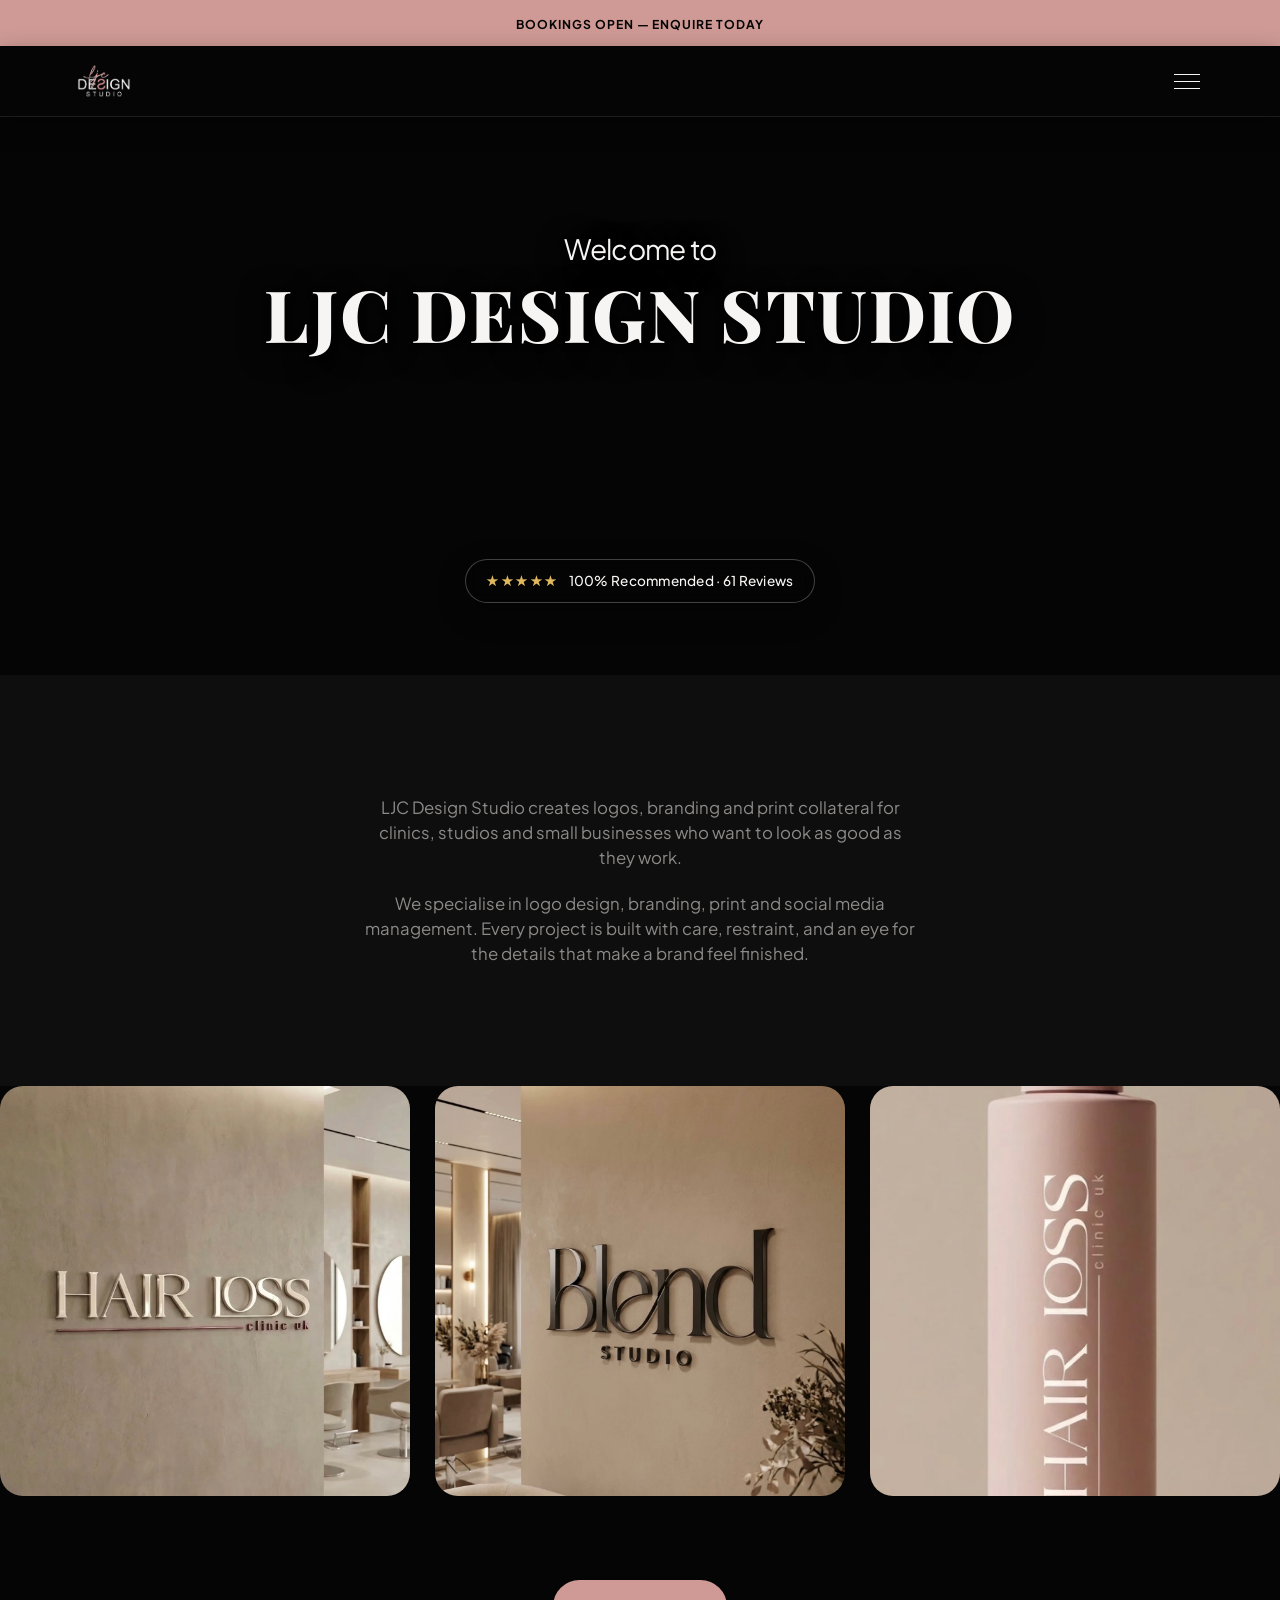
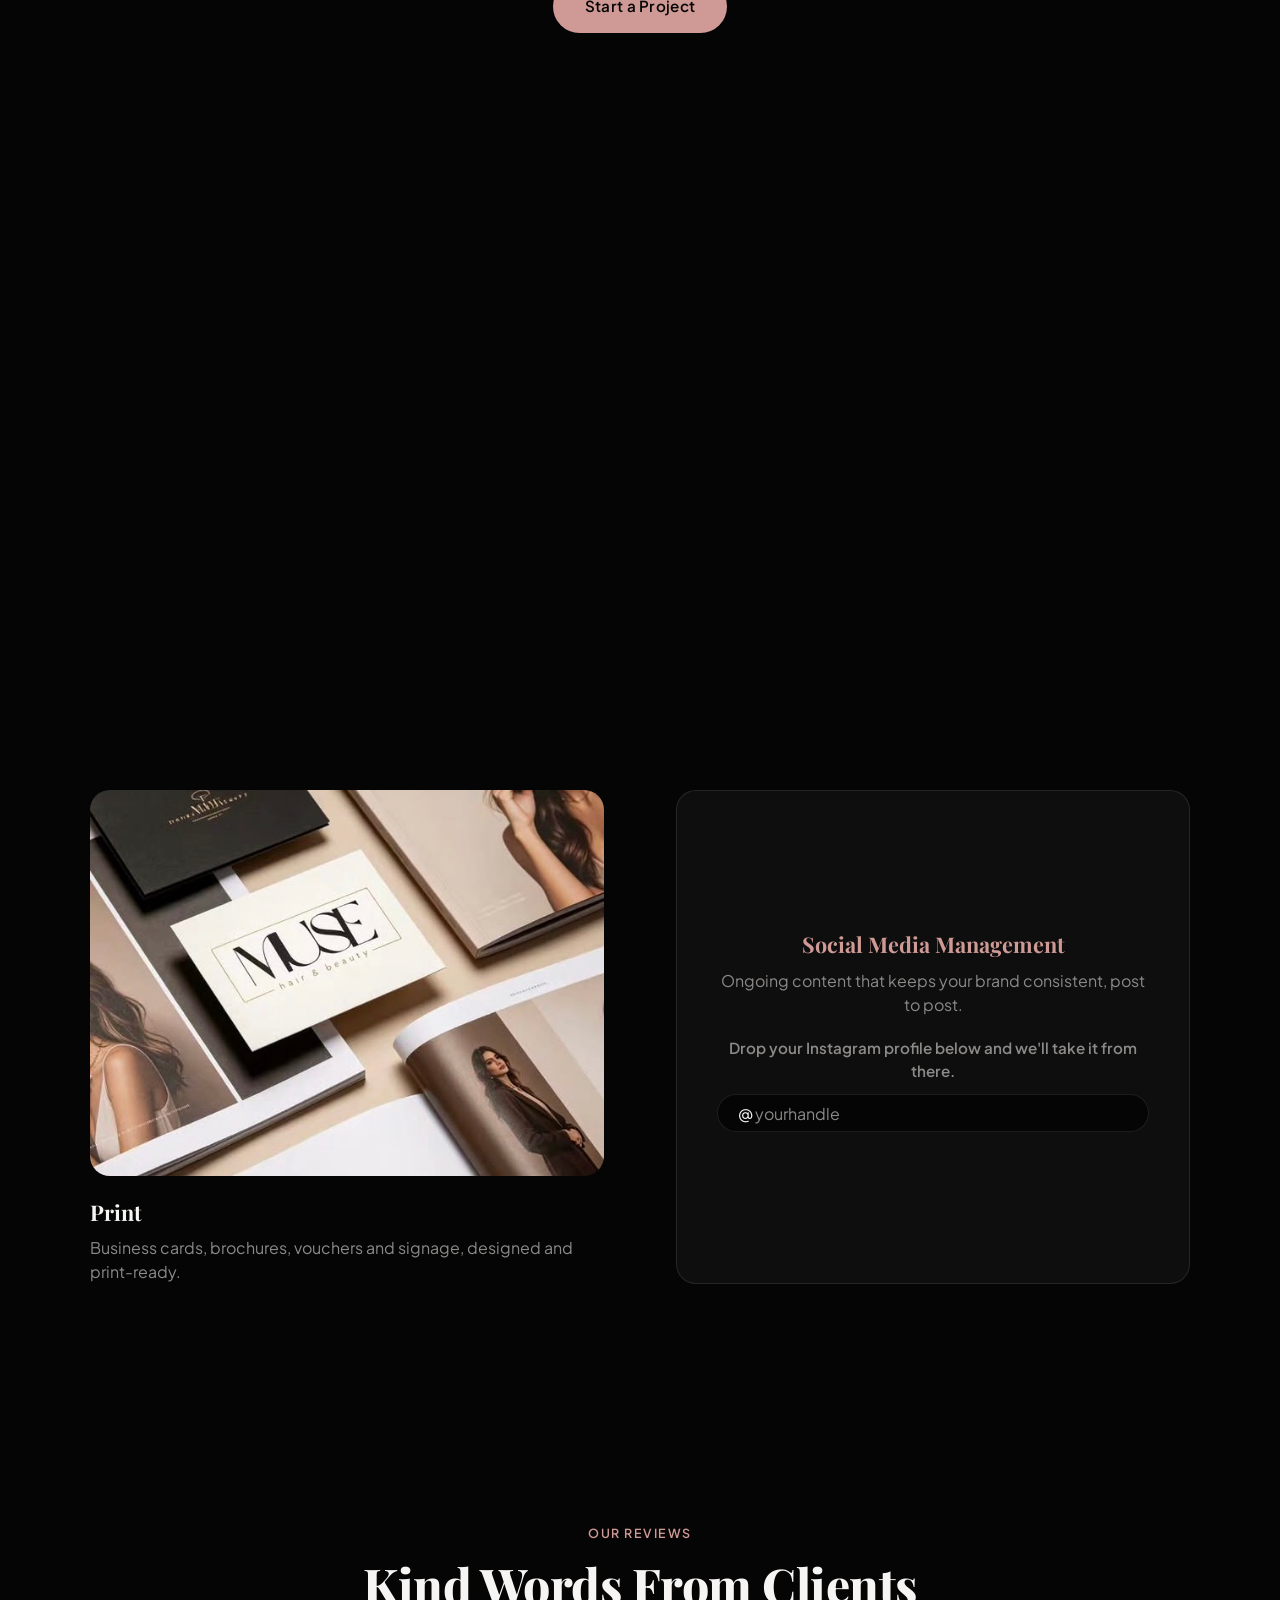
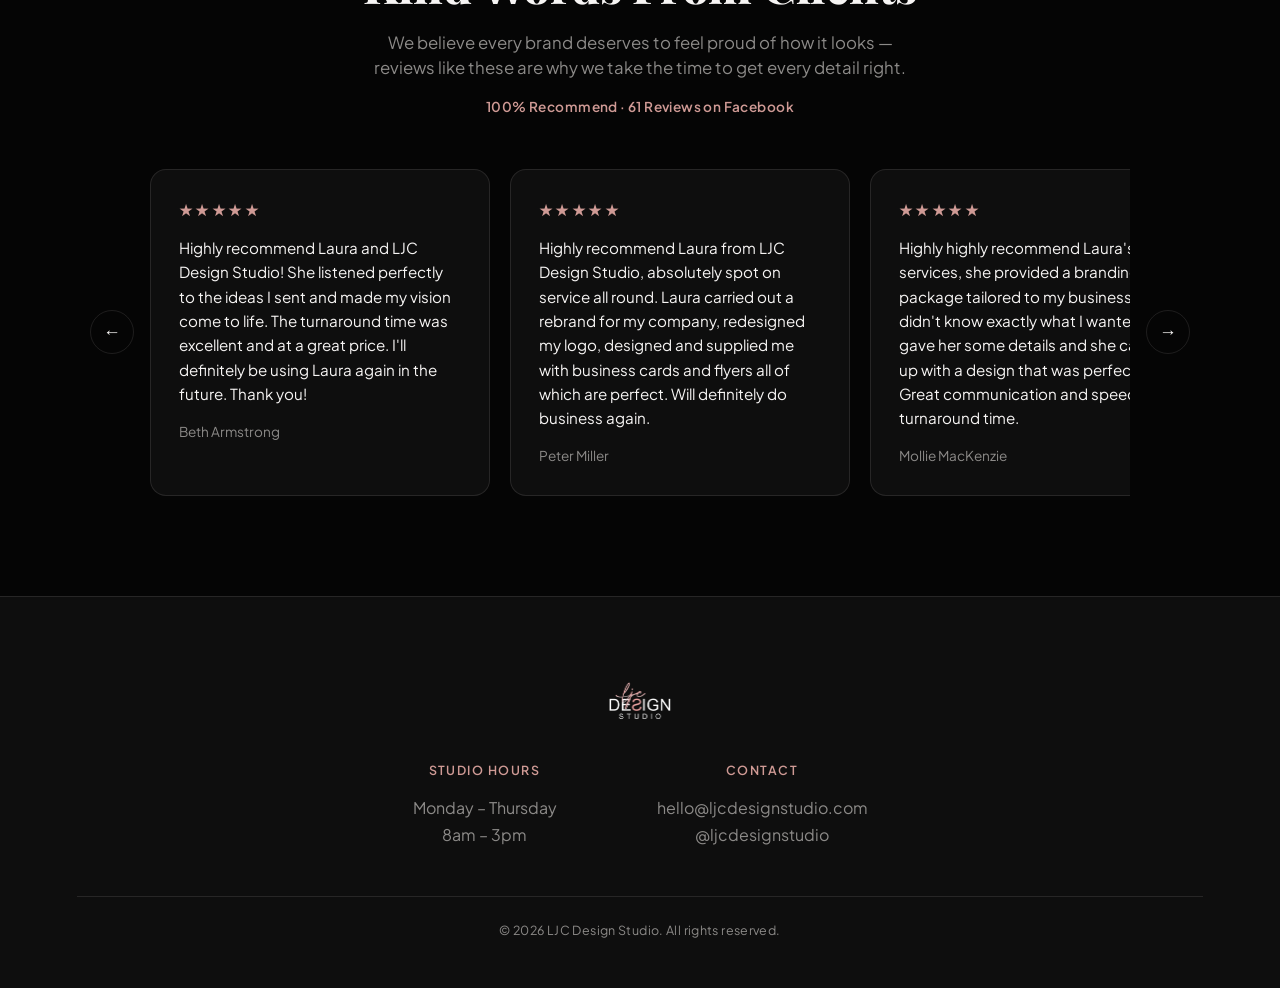
==== index.html @ 4676a3f2 "Use MUSE brand photos for logo, branding and print service cards Replace the Hair Loss Clinic placeh" ====
<!DOCTYPE html>
<html lang="en">
<head>
<meta charset="UTF-8">
<script>
  if ('scrollRestoration' in history) history.scrollRestoration = 'manual';
  if (window.location.hash) {
    history.replaceState(null, '', window.location.pathname + window.location.search);
  }
</script>
<meta name="viewport" content="width=device-width, initial-scale=1.0, viewport-fit=cover">
<meta name="theme-color" content="#050505">
<title>LJC Design Studio — Logo, Branding &amp; Print Design</title>
<meta name="description" content="LJC Design Studio is a graphic design studio specialising in logo design, branding, print and social media management.">
<link rel="preconnect" href="https://fonts.googleapis.com">
<link rel="preconnect" href="https://fonts.gstatic.com" crossorigin>
<link href="https://fonts.googleapis.com/css2?family=Playfair+Display:ital,wght@0,700;0,800;1,600;1,700&family=Plus+Jakarta+Sans:wght@400;500;600;700;800&display=swap" rel="stylesheet">
<link rel="stylesheet" href="css/styles.css">
</head>
<body>

<a class="skip-link" href="#top">Skip to content</a>

<div class="site-top">
  <div class="promo-bar">
    <a href="mailto:hello@ljcdesignstudio.com">Bookings Open &mdash; Enquire Today</a>
  </div>

  <header class="site-header">
    <div class="header-inner">
      <a href="#top" class="brand">
        <img src="images/logo-transparent.png" alt="LJC Design Studio" class="brand-logo">
      </a>

      <button class="menu-toggle" id="menu-toggle" aria-label="Open menu" aria-expanded="false" aria-controls="nav-drawer">
        <span></span><span></span><span></span>
      </button>
    </div>
  </header>
</div>

<nav class="nav-drawer" id="nav-drawer" aria-hidden="true">
  <ul>
    <li style="--i:0"><a href="#work">Work</a></li>
    <li style="--i:1"><a href="#services">Services</a></li>
    <li style="--i:2"><a href="mailto:hello@ljcdesignstudio.com">Enquire</a></li>
  </ul>
</nav>

<main id="top">

  <section class="hero">
    <div class="hero-bg" aria-hidden="true">
      <img class="hero-bg-slide" style="--i:0" src="images/hero-muse-signage.jpg" alt="">
      <img class="hero-bg-slide" style="--i:1" src="images/hero-zena-boxes.jpg" alt="">
      <img class="hero-bg-slide" style="--i:2" src="images/hero-alekcia-signage.jpg" alt="">
    </div>
    <div class="hero-content">
      <h1 class="hero-heading reveal"><span class="hero-heading-intro">Welcome to</span><br><span class="hero-heading-name">LJC Design Studio</span></h1>
    </div>
    <a href="#reviews" class="hero-rating reveal">
      <span class="hero-rating-stars">★★★★★</span>
      <span>100% Recommended &middot; 61 Reviews</span>
    </a>
  </section>

  <section class="welcome reveal">
    <div class="welcome-inner">
      <p class="feature-copy welcome-copy">LJC Design Studio creates logos, branding and print collateral for clinics, studios and small businesses who want to look as good as they work.</p>
      <p class="feature-copy welcome-copy">We specialise in logo design, branding, print and social media management. Every project is built with care, restraint, and an eye for the details that make a brand feel finished.</p>
    </div>
  </section>

  <section class="marquee reveal" id="work" aria-label="Selected work">
    <div class="marquee-track">
      <img src="images/work-hairloss-signage.jpg" alt="Hair Loss Clinic UK wall signage in a clinic interior">
      <img src="images/work-blend-signage.jpg" alt="Blend Studio metallic wall signage in a salon">
      <img src="images/work-hairloss-product.jpg" alt="Hair Loss Clinic UK branded product bottle">
      <img src="images/work-skin-voucher.jpg" alt="SKIN Beauty branded gift voucher">
      <img src="images/work-blend-towels.jpg" alt="Blend Studio branded towels folded in a salon">
      <img src="images/work-hairloss-brochure.jpg" alt="Hair Loss Clinic UK brochure display on a salon counter">
      <img src="images/work-blend-shelf.jpg" alt="Blend Studio branded product bottles on a salon shelf">

      <img src="images/work-hairloss-signage.jpg" alt="" aria-hidden="true">
      <img src="images/work-blend-signage.jpg" alt="" aria-hidden="true">
      <img src="images/work-hairloss-product.jpg" alt="" aria-hidden="true">
      <img src="images/work-skin-voucher.jpg" alt="" aria-hidden="true">
      <img src="images/work-blend-towels.jpg" alt="" aria-hidden="true">
      <img src="images/work-hairloss-brochure.jpg" alt="" aria-hidden="true">
      <img src="images/work-blend-shelf.jpg" alt="" aria-hidden="true">
    </div>
  </section>

  <div class="services-cta reveal">
    <a href="mailto:hello@ljcdesignstudio.com" class="btn-primary">Start a Project</a>
  </div>

  <section class="feature" id="services">
    <div class="service-cards">
      <article class="service-card reveal">
        <img class="service-card-img" src="images/work-muse-logo.jpg" alt="MUSE hair &amp; beauty logo design">
        <h3>Logo Design</h3>
        <p>A distinctive mark built to work everywhere your brand shows up.</p>
      </article>
      <article class="service-card reveal">
        <img class="service-card-img" src="images/work-muse-bottles.jpg" alt="MUSE hair &amp; beauty branded product bottles">
        <h3>Branding</h3>
        <p>Colour, type and tone of voice — a complete identity, not just a logo.</p>
      </article>
      <article class="service-card reveal">
        <img class="service-card-img" src="images/work-muse-print.jpg" alt="MUSE hair &amp; beauty printed business cards and brochures">
        <h3>Print</h3>
        <p>Business cards, brochures, vouchers and signage, designed and print-ready.</p>
      </article>
      <article class="service-card service-card-feature service-card-social reveal">
        <h3>Social Media Management</h3>
        <p>Ongoing content that keeps your brand consistent, post to post.</p>
        <p class="social-lead-prompt">Drop your Instagram profile below and we'll take it from there.</p>
        <form class="social-lead-form" id="social-lead-form" action="mailto:hello@ljcdesignstudio.com" method="post" enctype="text/plain">
          <input type="hidden" name="Instagram Handle" id="social-handle-hidden" value="">
          <div class="social-lead-row social-lead-row-handle">
            <span class="social-lead-prefix" aria-hidden="true">@</span>
            <label class="sr-only" for="social-lead-input">Instagram handle</label>
            <input type="text" id="social-lead-input" placeholder="yourhandle" autocomplete="off" required>
          </div>
          <div class="social-lead-row social-lead-row-email" id="social-lead-email-row">
            <label class="sr-only" for="social-lead-email">Email</label>
            <input type="email" id="social-lead-email" name="Email" placeholder="Email" autocomplete="email" disabled required>
            <button type="submit" aria-label="Submit" disabled>&#8594;</button>
          </div>
        </form>
      </article>
    </div>
  </section>

  <section class="reviews" id="reviews" aria-label="Client reviews">
    <div class="reviews-inner reveal">
      <p class="eyebrow">Our Reviews</p>
      <h2 class="feature-heading">Kind Words From Clients</h2>
      <p class="feature-copy reviews-copy">We believe every brand deserves to feel proud of how it looks — reviews like these are why we take the time to get every detail right.</p>
      <p class="reviews-stat">100% Recommend &middot; 61 Reviews on Facebook</p>
    </div>

    <div class="reviews-carousel">
      <button class="carousel-arrow carousel-prev" type="button" aria-label="Previous review">&#8592;</button>

      <div class="reviews-track">
        <article class="review-card">
          <div class="review-stars">★★★★★</div>
          <p class="review-quote">Highly recommend Laura and LJC Design Studio! She listened perfectly to the ideas I sent and made my vision come to life. The turnaround time was excellent and at a great price. I'll definitely be using Laura again in the future. Thank you!</p>
          <p class="review-name">Beth Armstrong</p>
        </article>
        <article class="review-card">
          <div class="review-stars">★★★★★</div>
          <p class="review-quote">Highly recommend Laura from LJC Design Studio, absolutely spot on service all round. Laura carried out a rebrand for my company, redesigned my logo, designed and supplied me with business cards and flyers all of which are perfect. Will definitely do business again.</p>
          <p class="review-name">Peter Miller</p>
        </article>
        <article class="review-card">
          <div class="review-stars">★★★★★</div>
          <p class="review-quote">Highly highly recommend Laura's services, she provided a branding package tailored to my business. I didn't know exactly what I wanted but gave her some details and she came up with a design that was perfect! Great communication and speedy turnaround time.</p>
          <p class="review-name">Mollie MacKenzie</p>
        </article>
        <article class="review-card">
          <div class="review-stars">★★★★★</div>
          <p class="review-quote">She turned the project around so quickly without ever compromising on quality, and her creativity and attention to detail were spot on. The logo she designed perfectly captures the essence of my business, and I couldn't be happier with the result.</p>
          <p class="review-name">Johnny T&#333;m</p>
        </article>
      </div>

      <button class="carousel-arrow carousel-next" type="button" aria-label="Next review">&#8594;</button>
    </div>
  </section>

</main>

<footer class="site-footer">
  <div class="footer-inner">
    <img src="images/logo-transparent.png" alt="LJC Design Studio" class="footer-logo">

    <div class="footer-cols">
      <div class="footer-col">
        <p class="eyebrow">Studio Hours</p>
        <p>Monday &ndash; Thursday<br>8am &ndash; 3pm</p>
      </div>
      <div class="footer-col">
        <p class="eyebrow">Contact</p>
        <p>
          <a href="mailto:hello@ljcdesignstudio.com">hello@ljcdesignstudio.com</a><br>
          <a href="https://instagram.com/ljcdesignstudio" target="_blank" rel="noopener">@ljcdesignstudio</a>
        </p>
      </div>
    </div>

    <p class="footer-copy">&copy; <span id="year"></span> LJC Design Studio. All rights reserved.</p>
  </div>
</footer>

<script src="js/script.js"></script>
</body>
</html>
---- css/styles.css ----
/* ---------- Reset & base ---------- */
* { margin: 0; padding: 0; box-sizing: border-box; }

:root {
  --black: #050505;
  --panel: #0e0e0e;
  --white: #f7f5f4;
  --grey: #8c8a88;
  --blush: #cf9a95;
  --blush-deep: #b9746e;
  --gold: #e0b95f;
  --line: rgba(247, 245, 244, 0.1);

  --sans: 'Plus Jakarta Sans', 'Helvetica Neue', Arial, sans-serif;
  --serif-display: 'Playfair Display', Georgia, serif;
  --gutter: clamp(20px, 6vw, 80px);
}

html {
  scroll-behavior: smooth;
  -webkit-text-size-adjust: 100%;
}

#work, #logos, #services, #reviews {
  scroll-margin-top: 130px;
}

body {
  font-family: var(--sans);
  background: var(--black);
  color: var(--white);
  line-height: 1.5;
  -webkit-font-smoothing: antialiased;
  overflow-x: hidden;
}

img { display: block; max-width: 100%; height: auto; }
a {
  color: inherit;
  text-decoration: none;
  -webkit-tap-highlight-color: transparent;
}
button { -webkit-tap-highlight-color: transparent; }

.skip-link {
  position: absolute;
  left: -9999px;
  top: 0;
  background: var(--white);
  color: var(--black);
  padding: 12px 20px;
  z-index: 300;
}
.skip-link:focus { left: 16px; top: 16px; }

/* ---------- Promo bar + header ---------- */
.site-top {
  position: sticky;
  top: 0;
  z-index: 110;
}

.promo-bar {
  background: var(--blush);
  text-align: center;
  padding: 11px var(--gutter);
}
.promo-bar a {
  font-size: 0.76rem;
  font-weight: 700;
  letter-spacing: 0.08em;
  text-transform: uppercase;
  color: var(--black);
}
.promo-bar a:hover { opacity: 0.7; }

.site-header {
  background: var(--black);
  border-bottom: 1px solid var(--line);
  box-shadow: 0 8px 24px rgba(0, 0, 0, 0.35);
}

.header-inner {
  display: flex;
  align-items: center;
  justify-content: space-between;
  padding: 18px var(--gutter);
  padding-left: max(var(--gutter), env(safe-area-inset-left));
  padding-right: max(var(--gutter), env(safe-area-inset-right));
}

.brand-logo {
  height: clamp(26px, 4.5vw, 34px);
  width: auto;
}

/* ---------- Menu toggle ---------- */
.menu-toggle {
  display: flex;
  flex-direction: column;
  align-items: center;
  justify-content: center;
  gap: 6px;
  width: 44px; height: 44px;
  margin: -6px;
  background: none;
  border: none;
  cursor: pointer;
  touch-action: manipulation;
}
.menu-toggle span {
  display: block;
  width: 26px;
  height: 1px;
  background: var(--white);
  transition: transform 0.35s ease, opacity 0.3s ease;
}
.menu-toggle.open span:nth-child(1) { transform: translateY(7px) rotate(45deg); }
.menu-toggle.open span:nth-child(2) { opacity: 0; }
.menu-toggle.open span:nth-child(3) { transform: translateY(-7px) rotate(-45deg); }

/* ---------- Nav drawer ---------- */
.nav-drawer {
  position: fixed;
  top: 0; left: 0; right: 0;
  background: var(--panel);
  border-bottom: 1px solid var(--line);
  padding: clamp(130px, 20vw, 160px) var(--gutter) clamp(48px, 8vw, 72px);
  padding-left: max(var(--gutter), env(safe-area-inset-left));
  padding-right: max(var(--gutter), env(safe-area-inset-right));
  transform: translateY(-100%);
  transition: transform 0.55s cubic-bezier(0.65, 0, 0.35, 1);
  z-index: 100;
}
.nav-drawer.open { transform: translateY(0); }

.nav-drawer ul {
  list-style: none;
  display: flex;
  flex-direction: column;
  gap: 22px;
}
.nav-drawer li {
  opacity: 0;
  transform: translateY(-10px);
  transition: opacity 0.4s ease, transform 0.4s ease;
}
.nav-drawer.open li {
  opacity: 1;
  transform: translateY(0);
  transition-delay: calc(var(--i) * 0.07s + 0.2s);
}
.nav-drawer a {
  display: inline-block;
  font-size: clamp(1.4rem, 4vw, 2rem);
  font-weight: 600;
  letter-spacing: -0.01em;
}
.nav-drawer a:hover { color: var(--blush); }

body.menu-open { overflow: hidden; }

/* ---------- Hero ---------- */
.hero {
  position: relative;
  min-height: 62vh;
  display: flex;
  align-items: flex-start;
  justify-content: center;
  overflow: hidden;
}

.hero-bg {
  position: absolute;
  inset: 0;
  width: 100%;
  height: 100%;
}

.hero-bg-slide {
  position: absolute;
  inset: 0;
  width: 100%;
  height: 100%;
  object-fit: cover;
  opacity: 0;
  animation: hero-bg-fade 9s ease-in-out infinite;
  animation-delay: calc(var(--i) * 3s);
}

@keyframes hero-bg-fade {
  0% { opacity: 0; }
  5% { opacity: 0.9; }
  28% { opacity: 0.9; }
  33% { opacity: 0; }
  100% { opacity: 0; }
}

.hero::after {
  content: '';
  position: absolute;
  inset: 0;
  background: linear-gradient(180deg, rgba(5, 5, 5, 0.12), rgba(5, 5, 5, 0.32));
}

.hero-content {
  position: relative;
  z-index: 1;
  text-align: center;
  padding: clamp(40px, 7vw, 72px) var(--gutter) 0;
}

.hero-heading {
  font-family: var(--serif-display);
  font-weight: 800;
  font-size: clamp(2rem, 6vw, 4.5rem);
  letter-spacing: -0.01em;
  line-height: 1.15;
  color: var(--white);
  text-shadow: 0 2px 6px rgba(0, 0, 0, 0.85), 0 6px 30px rgba(0, 0, 0, 0.6);
}
.hero-heading.reveal.is-visible { transition-delay: 0.15s; }
.hero-heading-intro {
  display: inline-block;
  font-family: var(--sans);
  font-weight: 400;
  font-size: clamp(1.1rem, 2.6vw, 1.75rem);
}
.hero-heading-name {
  display: inline-block;
  text-transform: uppercase;
  letter-spacing: 0.03em;
}

.hero-rating {
  position: absolute;
  z-index: 1;
  left: 0;
  right: 0;
  margin: 0 auto;
  width: fit-content;
  bottom: clamp(32px, 8vw, 72px);
  display: inline-flex;
  align-items: center;
  gap: 10px;
  padding: 10px 20px;
  border-radius: 999px;
  border: 1px solid rgba(247, 245, 244, 0.25);
  background: rgba(5, 5, 5, 0.3);
  backdrop-filter: blur(8px);
  -webkit-backdrop-filter: blur(8px);
  box-shadow: 0 10px 28px rgba(0, 0, 0, 0.4);
  color: var(--white);
  font-size: 0.85rem;
  font-weight: 500;
  letter-spacing: 0.02em;
}
.hero-rating:hover { border-color: rgba(247, 245, 244, 0.5); }
.hero-rating-stars {
  color: var(--gold);
  letter-spacing: 0.1em;
  font-size: 0.9rem;
}

.hero-rating.reveal.is-visible { transition-delay: 0.3s; }

/* ---------- Welcome intro ---------- */
.welcome {
  background: var(--panel);
  text-align: center;
  padding: clamp(72px, 10vw, 120px) var(--gutter);
}
.welcome-inner {
  max-width: 720px;
  margin: 0 auto;
}
.welcome-copy {
  margin: 0 auto 20px;
}
.welcome-copy:last-child { margin-bottom: 0; }

@media (prefers-reduced-motion: reduce) {
  .marquee-track { animation: none !important; }
  .hero-bg-slide {
    animation: none !important;
    opacity: 0 !important;
  }
  .hero-bg-slide:first-child { opacity: 0.9 !important; }
  .reveal, .reveal * {
    opacity: 1 !important;
    transform: none !important;
    transition: none !important;
  }
}

/* ---------- Marquee ---------- */
.marquee {
  overflow: hidden;
  padding: 0 0 clamp(48px, 7vw, 84px);
}

.marquee-track {
  display: flex;
  width: max-content;
  gap: clamp(14px, 2vw, 28px);
  animation: marquee 42s linear infinite;
}
.marquee-track:hover { animation-play-state: paused; }

.marquee-track img {
  width: clamp(220px, 32vw, 420px);
  aspect-ratio: 1 / 1;
  object-fit: cover;
  border-radius: clamp(12px, 1.8vw, 24px);
  flex-shrink: 0;
}

@keyframes marquee {
  from { transform: translateX(0); }
  to { transform: translateX(-50%); }
}

/* ---------- Shared type & scroll reveal ---------- */
.eyebrow {
  font-size: 0.78rem;
  font-weight: 600;
  letter-spacing: 0.12em;
  text-transform: uppercase;
  color: var(--blush);
  margin-bottom: 14px;
}

.feature-heading {
  font-family: var(--serif-display);
  font-weight: 800;
  font-size: clamp(1.9rem, 4.4vw, 3rem);
  letter-spacing: -0.01em;
  line-height: 1.15;
  margin-bottom: 18px;
}

.feature-copy {
  color: var(--grey);
  font-size: 1.05rem;
  max-width: 46ch;
}

.reveal {
  opacity: 0;
  transform: translateY(28px);
  transition: opacity 0.8s ease, transform 0.8s ease;
}
.reveal.is-visible {
  opacity: 1;
  transform: translateY(0);
}

.service-card:nth-child(2) { transition-delay: 0.1s; }
.service-card:nth-child(3) { transition-delay: 0.2s; }
.service-card:nth-child(4) { transition-delay: 0.3s; }

/* ---------- Buttons ---------- */
.btn-primary {
  display: inline-flex;
  align-items: center;
  justify-content: center;
  padding: 15px 32px;
  border-radius: 999px;
  border: none;
  background: var(--blush);
  color: var(--black);
  font-family: var(--sans);
  font-size: 0.95rem;
  font-weight: 600;
  letter-spacing: 0.02em;
  cursor: pointer;
  transition: background-color 0.25s ease, transform 0.25s ease;
}
.btn-primary:hover {
  background: var(--white);
  transform: translateY(-2px);
}

/* ---------- Feature section (What We Do) ---------- */
.feature {
  padding: clamp(72px, 10vw, 120px) var(--gutter);
  text-align: center;
}

.services-cta {
  text-align: center;
  padding: 0 var(--gutter) clamp(56px, 8vw, 96px);
}

/* ---------- Service cards ---------- */
.service-cards {
  max-width: 1100px;
  margin: 0 auto;
  display: grid;
  grid-template-columns: repeat(2, 1fr);
  gap: clamp(40px, 6vw, 72px);
  text-align: left;
}

.service-card-img {
  width: 100%;
  aspect-ratio: 4 / 3;
  object-fit: cover;
  border-radius: clamp(12px, 1.8vw, 20px);
  margin-bottom: 20px;
}

.service-card h3 {
  font-family: var(--serif-display);
  font-weight: 700;
  font-size: 1.35rem;
  margin-bottom: 8px;
}
.service-card p { color: var(--grey); }
.service-card-feature h3 { color: var(--blush); }

.service-card-social {
  display: flex;
  flex-direction: column;
  justify-content: center;
  min-width: 0;
  text-align: center;
  background: var(--panel);
  border: 1px solid var(--line);
  border-radius: clamp(12px, 1.8vw, 20px);
  padding: clamp(28px, 4vw, 40px);
}

.social-lead-prompt {
  margin-top: 20px;
  color: var(--white);
  font-family: var(--sans);
  font-weight: 600;
  font-size: 0.95rem;
}

.social-lead-form { margin-top: 12px; }
.social-lead-row {
  display: flex;
  align-items: center;
  gap: 2px;
  background: var(--black);
  border: 1px solid var(--line);
  border-radius: 999px;
  padding: 6px 6px 6px 20px;
}
.social-lead-prefix {
  flex-shrink: 0;
  color: var(--white);
  font-family: var(--sans);
  font-size: 1rem;
}
.social-lead-row input {
  flex: 1;
  min-width: 0;
  background: none;
  border: none;
  color: var(--white);
  font-family: var(--sans);
  font-size: 1rem;
}
.social-lead-row input:focus { outline: none; }
.social-lead-row input::placeholder { color: var(--grey); }
.social-lead-row button {
  flex-shrink: 0;
  width: 38px;
  height: 38px;
  border-radius: 999px;
  border: none;
  background: var(--blush);
  color: var(--black);
  font-size: 1rem;
  cursor: pointer;
  transition: background-color 0.25s ease;
}
.social-lead-row button:hover { background: var(--white); }

.social-lead-row-email {
  max-height: 0;
  margin-top: 0;
  opacity: 0;
  overflow: hidden;
  transition: max-height 0.5s ease, opacity 0.4s ease, margin-top 0.5s ease;
}
.social-lead-row-email.is-visible {
  max-height: 60px;
  margin-top: 10px;
  opacity: 1;
}

/* ---------- Footer ---------- */
.site-footer {
  background: var(--panel);
  border-top: 1px solid var(--line);
  padding: clamp(56px, 8vw, 84px) var(--gutter) clamp(32px, 5vw, 48px);
}
.footer-inner {
  max-width: 1200px;
  margin: 0 auto;
  text-align: center;
}
.footer-logo {
  height: 40px;
  width: auto;
  margin: 0 auto 40px;
}
.footer-cols {
  display: flex;
  flex-wrap: wrap;
  justify-content: center;
  gap: clamp(40px, 8vw, 100px);
  margin-bottom: 48px;
}
.footer-col p:not(.eyebrow) { color: var(--grey); line-height: 1.7; }
.footer-col a:hover { color: var(--blush); }
.footer-copy {
  font-size: 0.78rem;
  letter-spacing: 0.03em;
  color: var(--grey);
  border-top: 1px solid var(--line);
  padding-top: 24px;
}

.sr-only {
  position: absolute;
  width: 1px; height: 1px;
  padding: 0; margin: -1px;
  overflow: hidden;
  clip: rect(0, 0, 0, 0);
  white-space: nowrap;
  border: 0;
}

/* ---------- Reviews ---------- */
.reviews {
  padding: clamp(72px, 10vw, 120px) var(--gutter) clamp(56px, 8vw, 96px);
}
.reviews-inner {
  max-width: 640px;
  margin: 0 auto 48px;
  text-align: center;
}
.reviews-copy { margin: 0 auto 16px; }
.reviews-stat {
  font-size: 0.85rem;
  font-weight: 600;
  letter-spacing: 0.03em;
  color: var(--blush);
}

.reviews-carousel {
  max-width: 1100px;
  margin: 0 auto;
  display: flex;
  align-items: center;
  gap: 16px;
}

.reviews-track {
  flex: 1;
  display: flex;
  gap: 20px;
  overflow-x: auto;
  scroll-snap-type: x mandatory;
  scrollbar-width: none;
  padding: 4px;
}
.reviews-track::-webkit-scrollbar { display: none; }

.review-card {
  flex: 0 0 min(340px, 100%);
  scroll-snap-align: start;
  background: var(--panel);
  border: 1px solid var(--line);
  border-radius: 16px;
  padding: 28px;
}
.review-stars {
  color: var(--blush);
  letter-spacing: 0.15em;
  margin-bottom: 14px;
}
.review-quote {
  color: var(--white);
  font-size: 0.95rem;
  line-height: 1.6;
  margin-bottom: 16px;
}
.review-name {
  font-size: 0.85rem;
  color: var(--grey);
}

.carousel-arrow {
  flex-shrink: 0;
  display: flex;
  align-items: center;
  justify-content: center;
  width: 44px;
  height: 44px;
  border-radius: 999px;
  border: 1px solid var(--line);
  background: none;
  color: var(--white);
  font-size: 1.1rem;
  cursor: pointer;
  transition: border-color 0.25s ease, color 0.25s ease;
}
.carousel-arrow:hover {
  border-color: var(--blush);
  color: var(--blush);
}

/* ---------- Responsive ---------- */
@media (max-width: 720px) {
  .service-cards { grid-template-columns: 1fr; }
}

@media (max-width: 860px) {
  .form-row { grid-template-columns: 1fr; }
}

@media (max-width: 640px) {
  .carousel-arrow { display: none; }
}
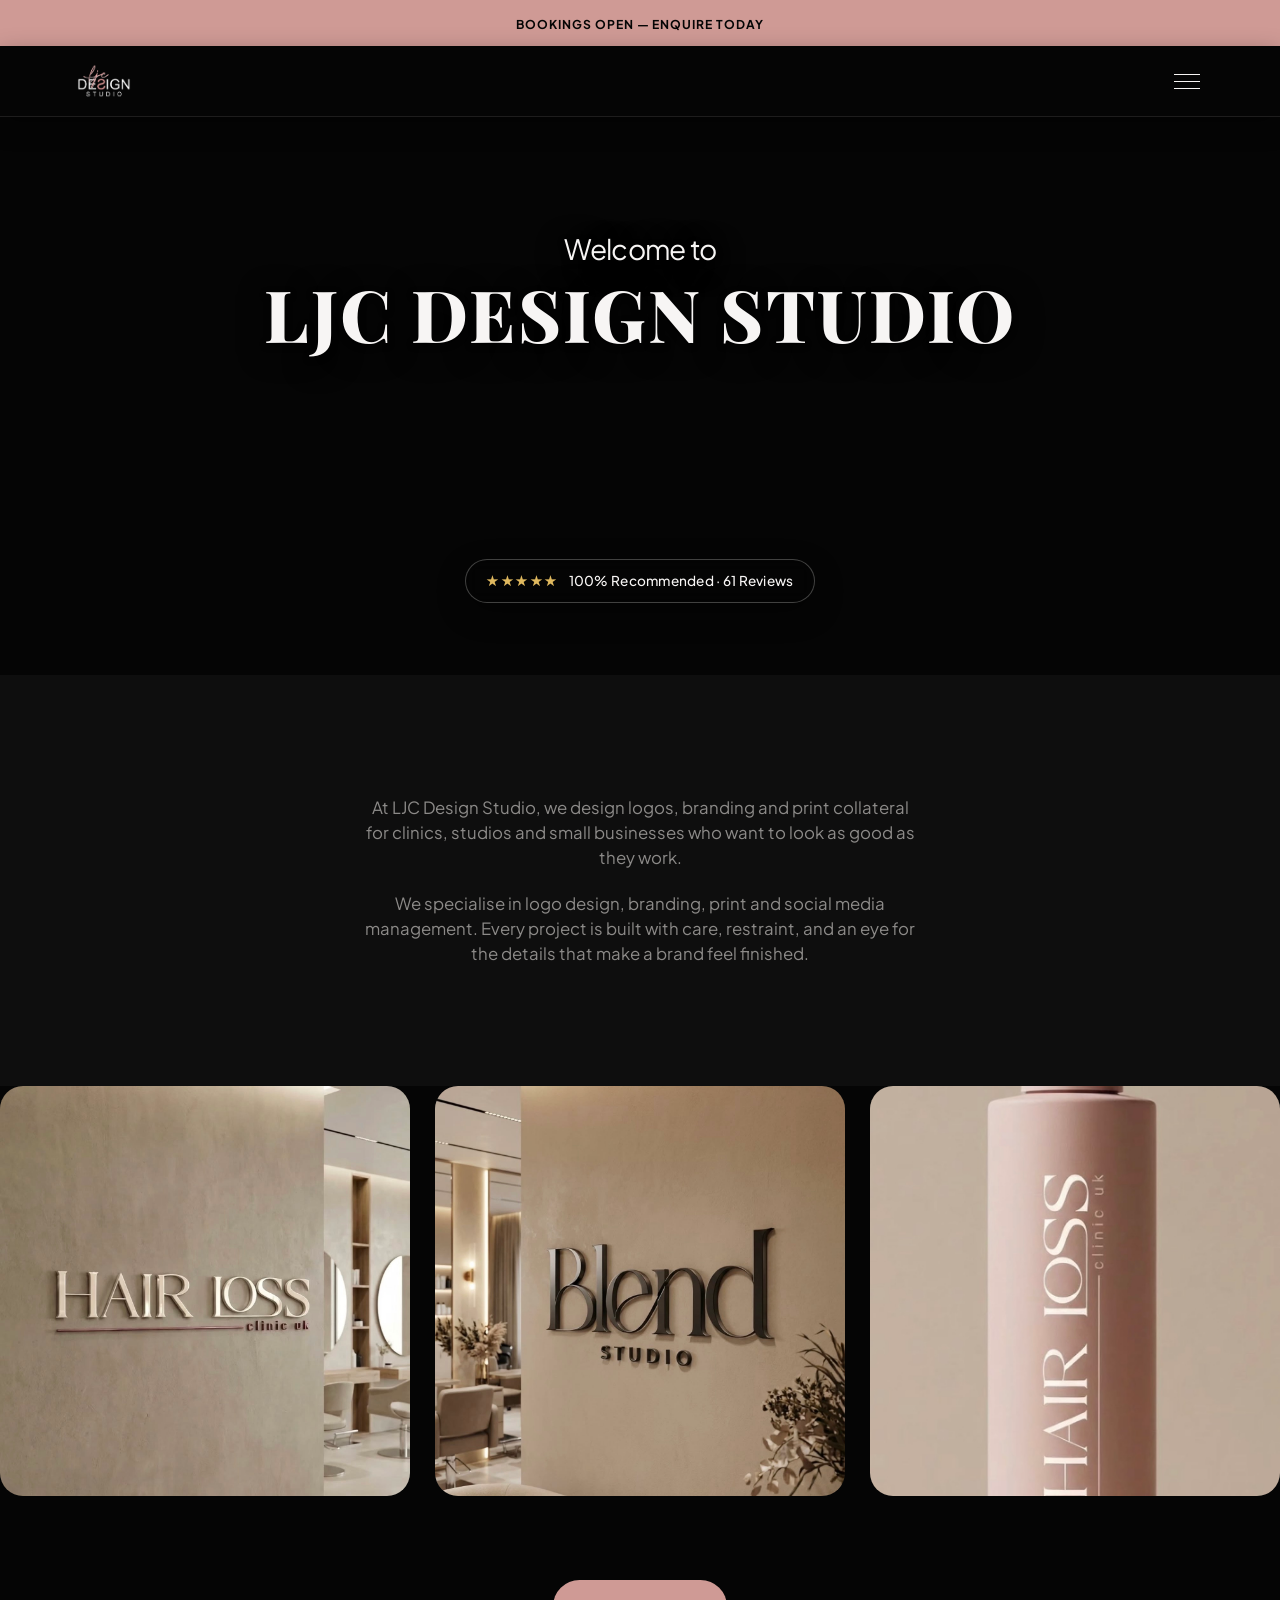
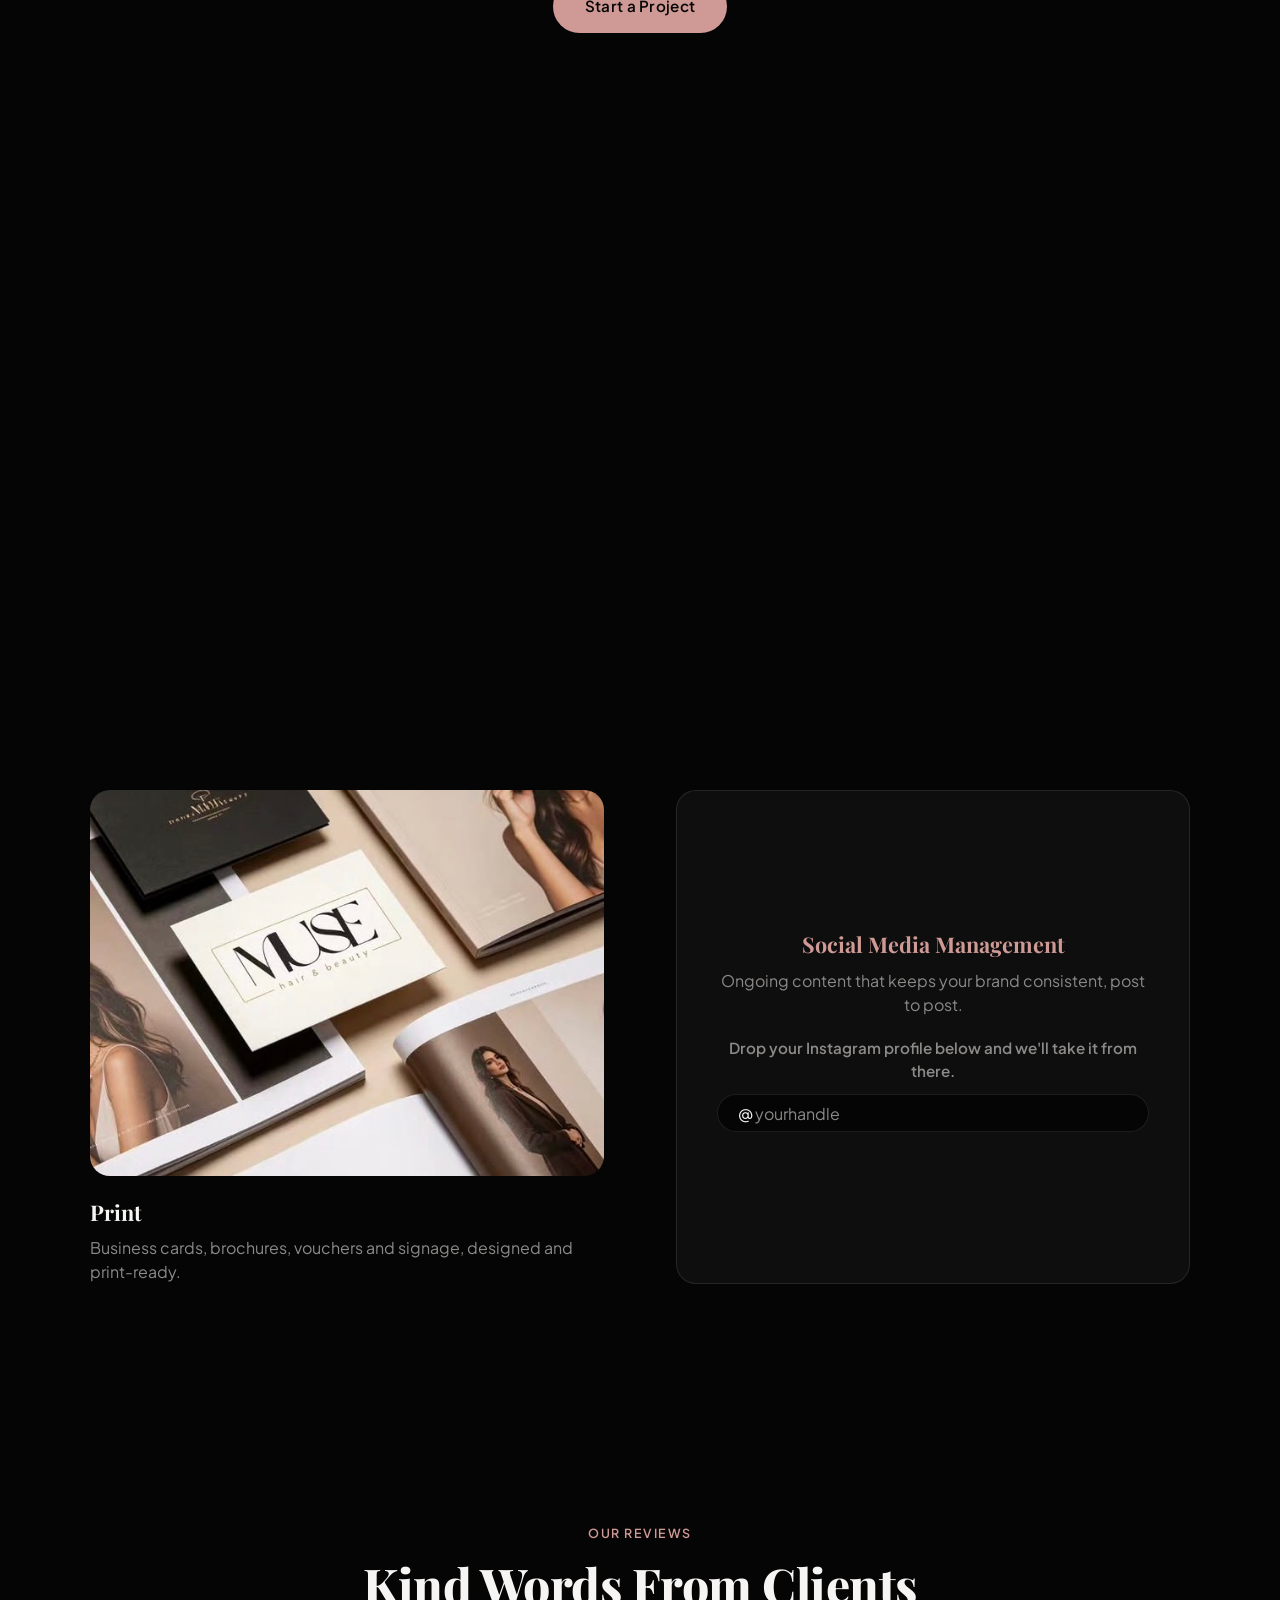
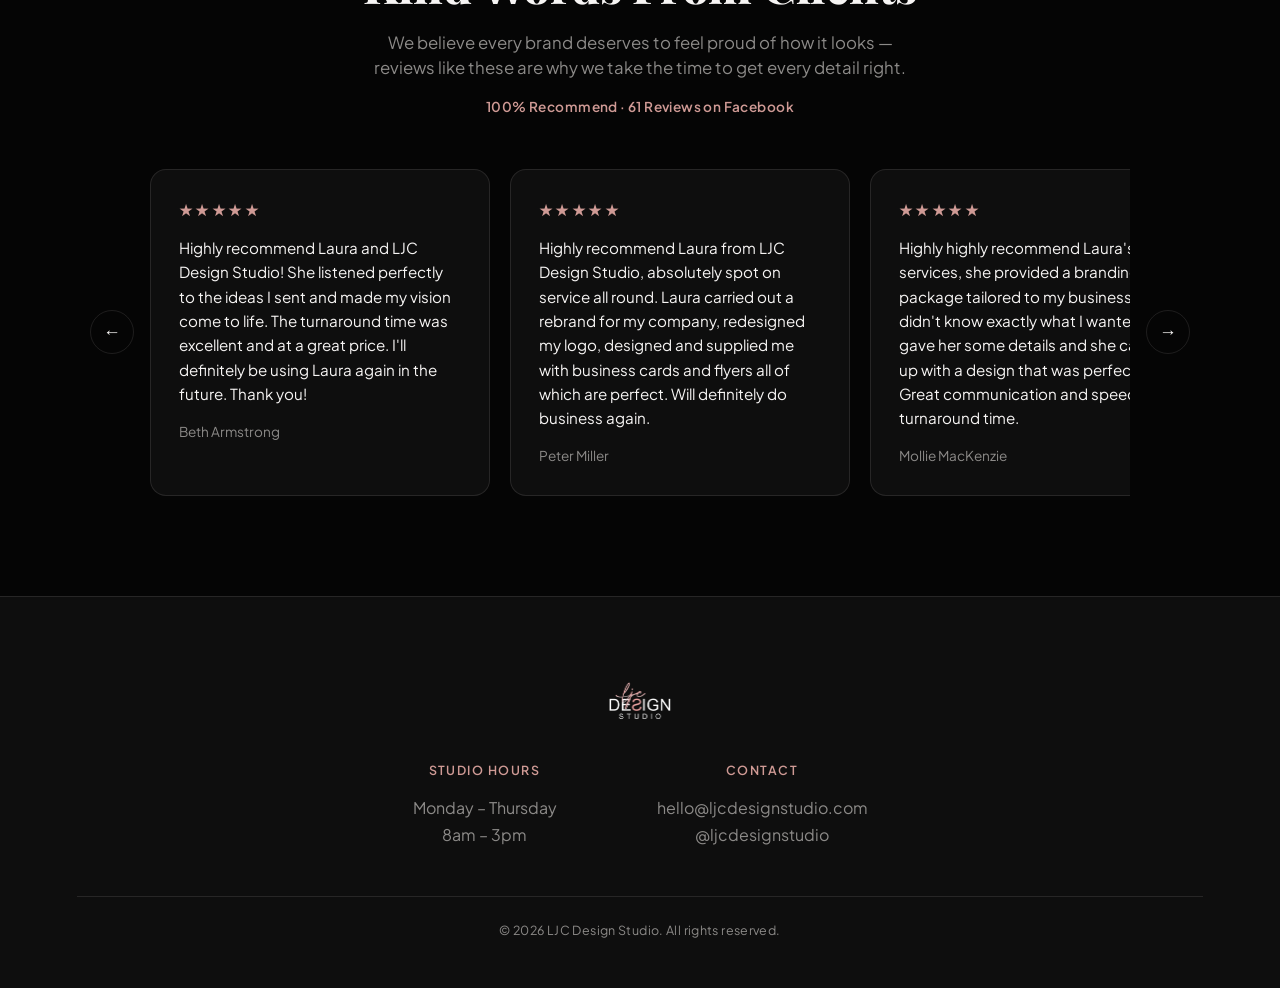
==== commit d578ca24: "Rewrite site copy in first person Change the meta description and welcome paragraph from third-perso" ====
--- a/index.html
+++ b/index.html
@@ -11,7 +11,7 @@
 <meta name="viewport" content="width=device-width, initial-scale=1.0, viewport-fit=cover">
 <meta name="theme-color" content="#050505">
 <title>LJC Design Studio — Logo, Branding &amp; Print Design</title>
-<meta name="description" content="LJC Design Studio is a graphic design studio specialising in logo design, branding, print and social media management.">
+<meta name="description" content="We're LJC Design Studio, a graphic design studio specialising in logo design, branding, print and social media management.">
 <link rel="preconnect" href="https://fonts.googleapis.com">
 <link rel="preconnect" href="https://fonts.gstatic.com" crossorigin>
 <link href="https://fonts.googleapis.com/css2?family=Playfair+Display:ital,wght@0,700;0,800;1,600;1,700&family=Plus+Jakarta+Sans:wght@400;500;600;700;800&display=swap" rel="stylesheet">
@@ -66,7 +66,7 @@
 
   <section class="welcome reveal">
     <div class="welcome-inner">
-      <p class="feature-copy welcome-copy">LJC Design Studio creates logos, branding and print collateral for clinics, studios and small businesses who want to look as good as they work.</p>
+      <p class="feature-copy welcome-copy">At LJC Design Studio, we design logos, branding and print collateral for clinics, studios and small businesses who want to look as good as they work.</p>
       <p class="feature-copy welcome-copy">We specialise in logo design, branding, print and social media management. Every project is built with care, restraint, and an eye for the details that make a brand feel finished.</p>
     </div>
   </section>
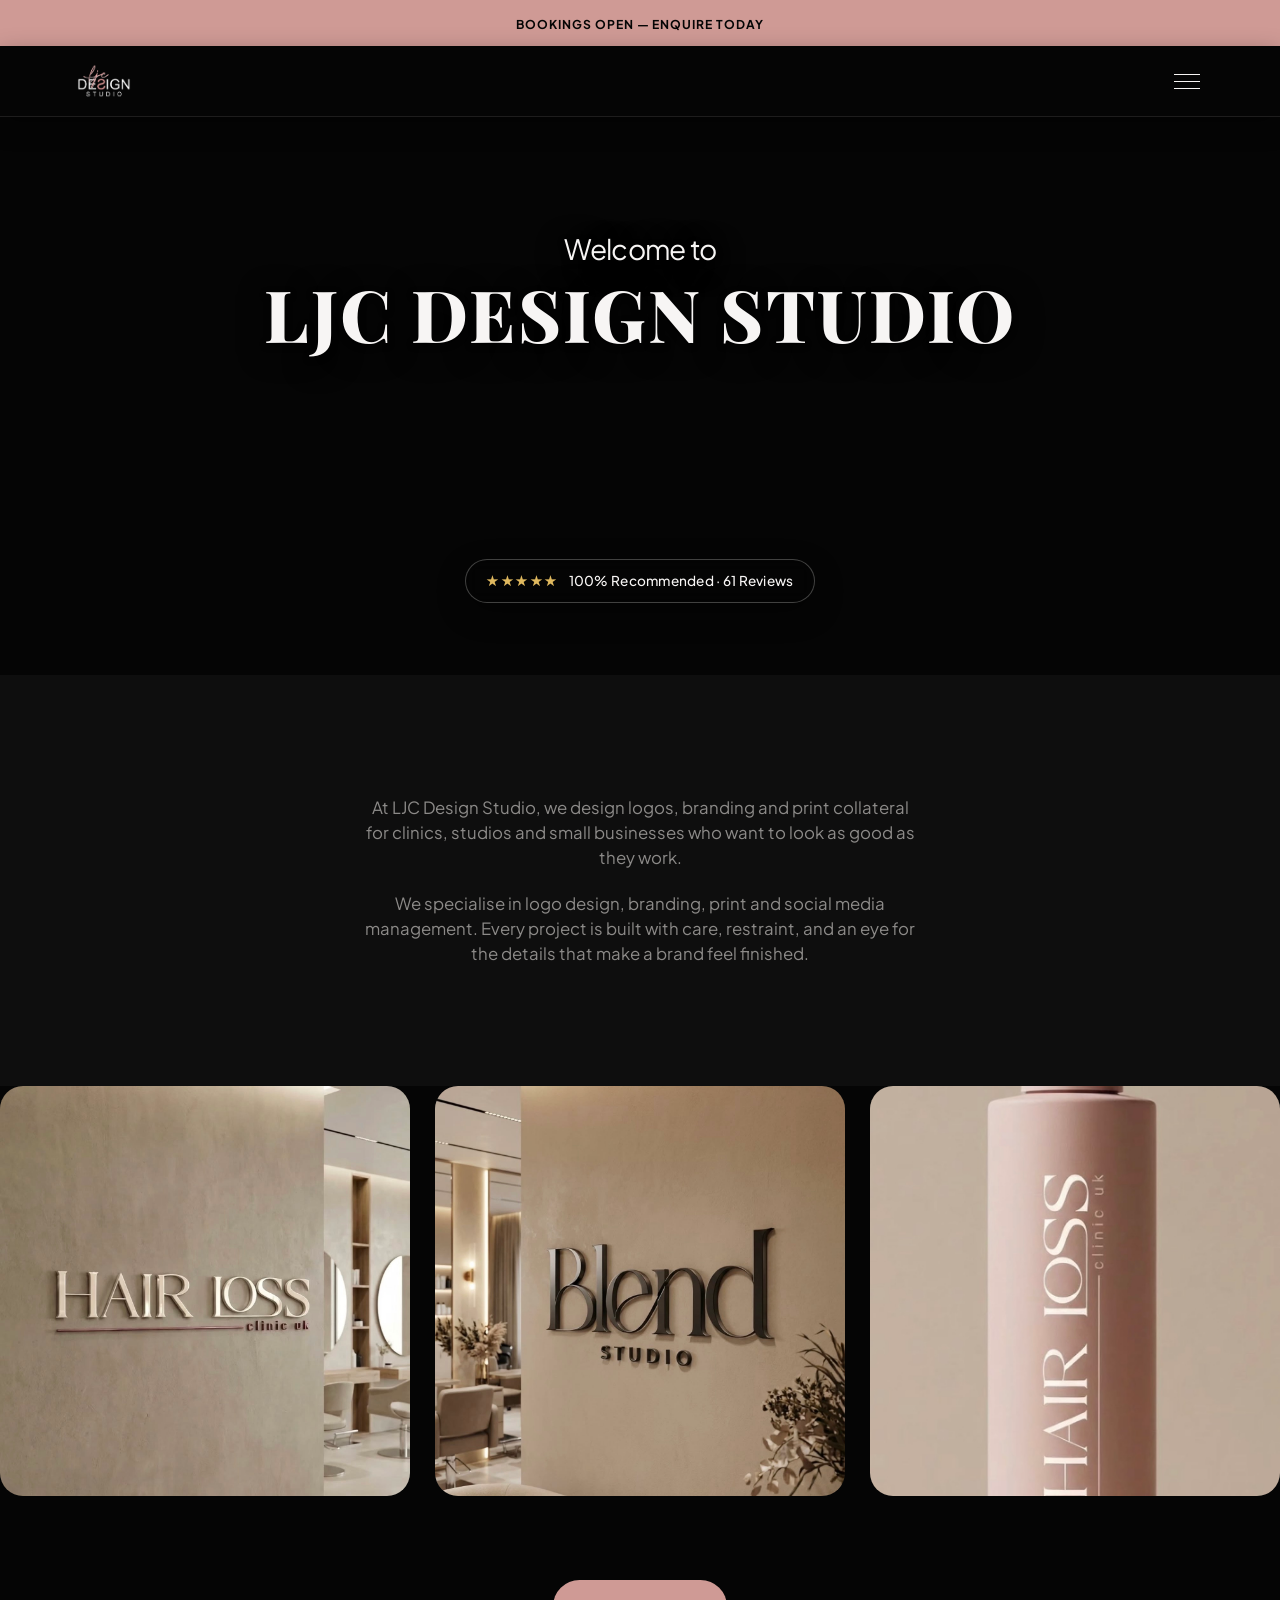
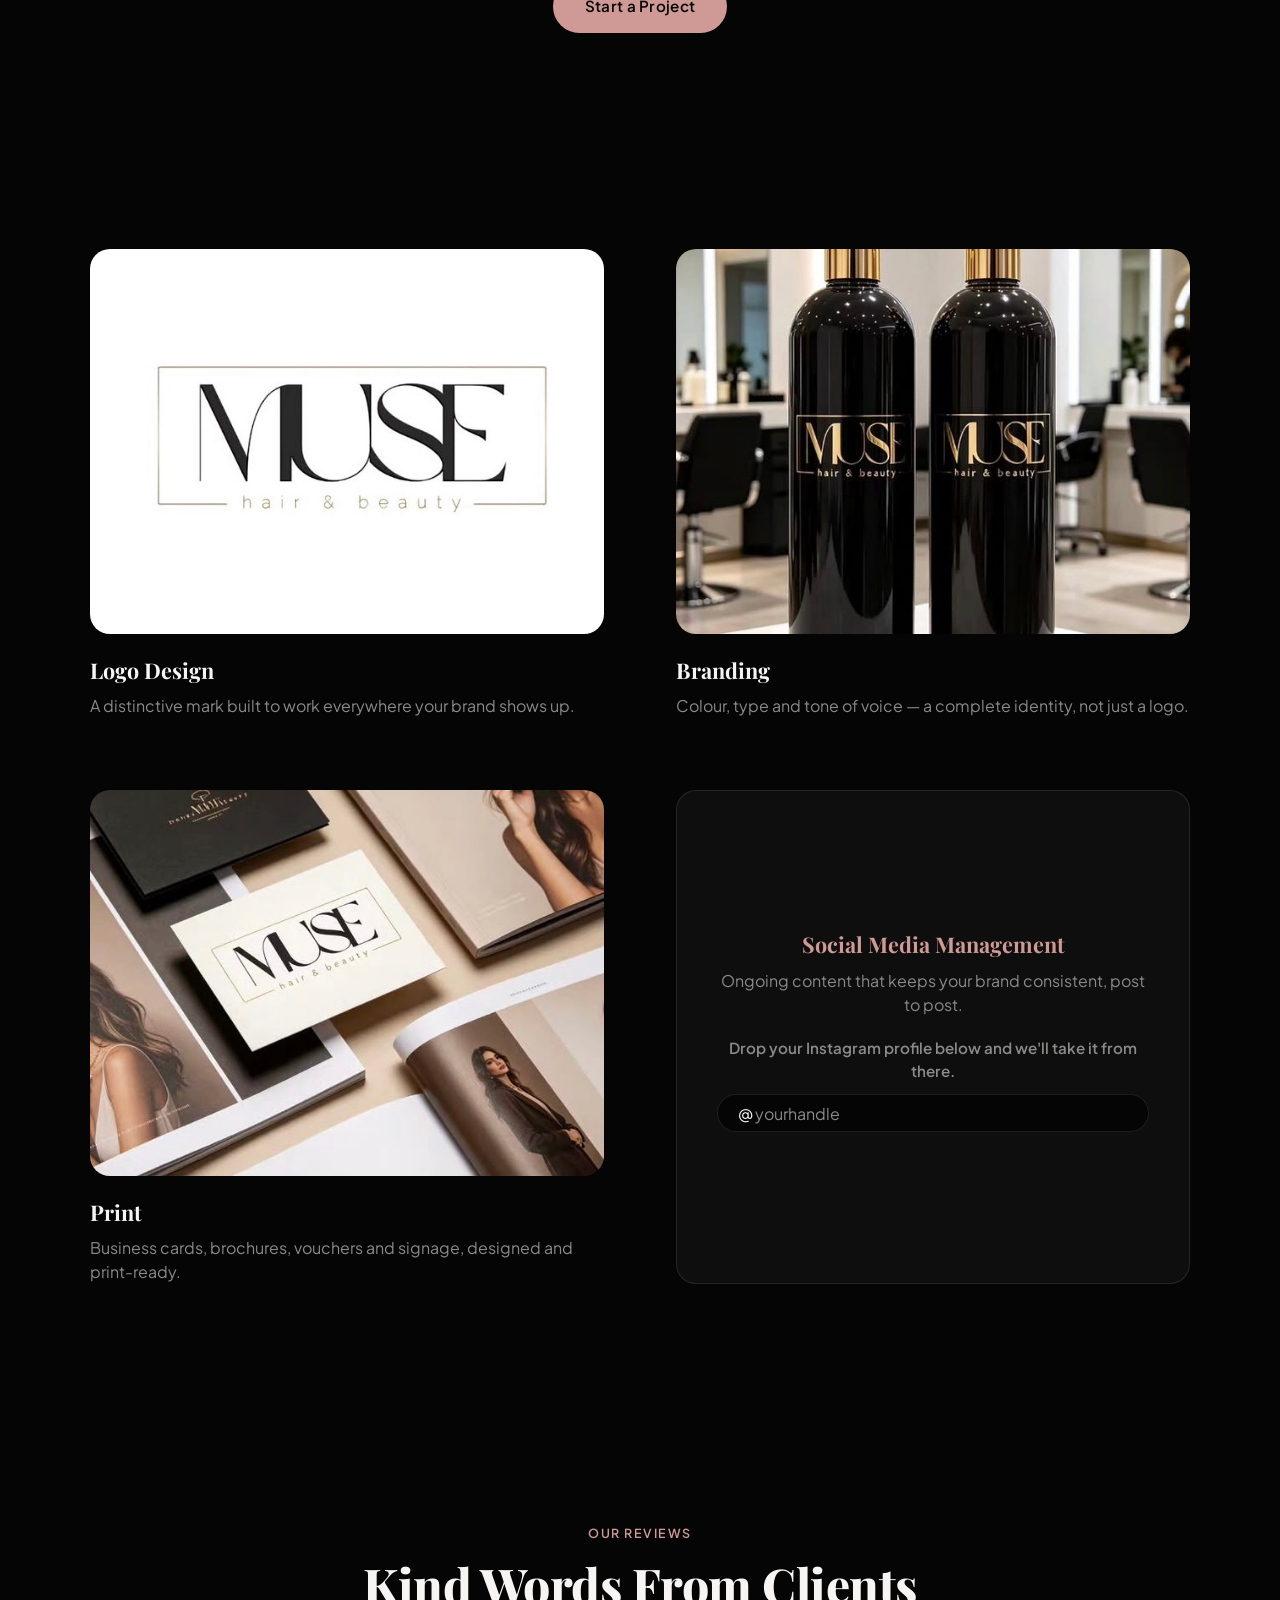
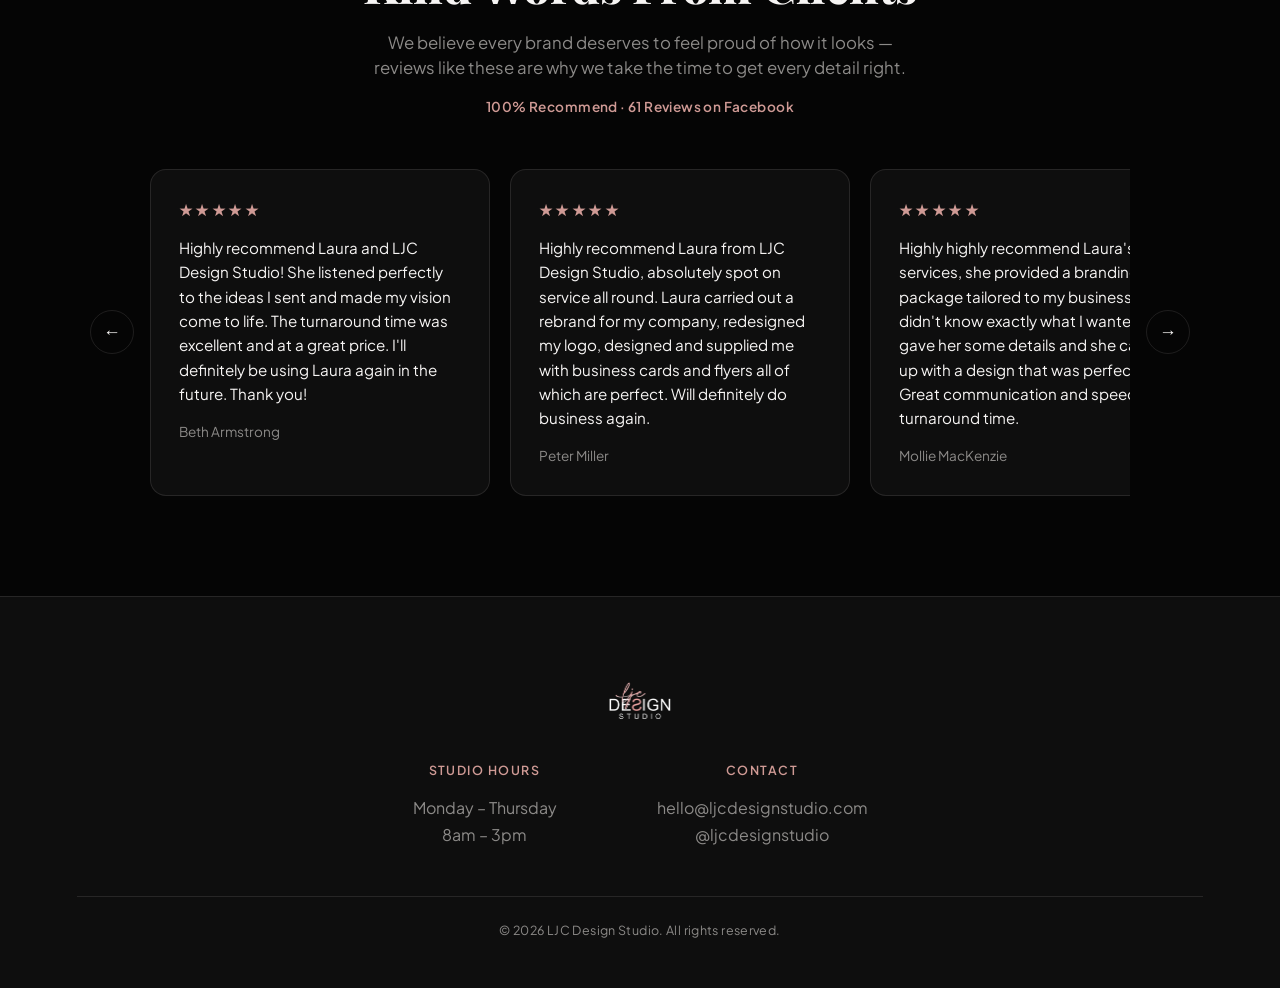
==== commit 9e1cb7d2: "Add Work, Services and Enquire pages, wire up nav Turn Work, Services and Enquire into real pages in" ====
--- a/index.html
+++ b/index.html
@@ -23,12 +23,12 @@
 
 <div class="site-top">
   <div class="promo-bar">
-    <a href="mailto:hello@ljcdesignstudio.com">Bookings Open &mdash; Enquire Today</a>
+    <a href="contact.html">Bookings Open &mdash; Enquire Today</a>
   </div>
 
   <header class="site-header">
     <div class="header-inner">
-      <a href="#top" class="brand">
+      <a href="index.html" class="brand">
         <img src="images/logo-transparent.png" alt="LJC Design Studio" class="brand-logo">
       </a>
 
@@ -41,9 +41,9 @@
 
 <nav class="nav-drawer" id="nav-drawer" aria-hidden="true">
   <ul>
-    <li style="--i:0"><a href="#work">Work</a></li>
-    <li style="--i:1"><a href="#services">Services</a></li>
-    <li style="--i:2"><a href="mailto:hello@ljcdesignstudio.com">Enquire</a></li>
+    <li style="--i:0"><a href="work.html">Work</a></li>
+    <li style="--i:1"><a href="services.html">Services</a></li>
+    <li style="--i:2"><a href="contact.html">Enquire</a></li>
   </ul>
 </nav>
 
@@ -92,7 +92,7 @@
   </section>
 
   <div class="services-cta reveal">
-    <a href="mailto:hello@ljcdesignstudio.com" class="btn-primary">Start a Project</a>
+    <a href="contact.html" class="btn-primary">Start a Project</a>
   </div>
 
   <section class="feature" id="services">
--- a/css/styles.css
+++ b/css/styles.css
@@ -157,6 +157,7 @@
   letter-spacing: -0.01em;
 }
 .nav-drawer a:hover { color: var(--blush); }
+.nav-drawer a[aria-current="page"] { color: var(--blush); }
 
 body.menu-open { overflow: hidden; }
 
@@ -264,6 +265,33 @@
 
 .hero-rating.reveal.is-visible { transition-delay: 0.3s; }
 
+/* ---------- Sub-page intro banner ---------- */
+.page-hero {
+  background: var(--panel);
+  text-align: center;
+  padding: clamp(56px, 8vw, 88px) var(--gutter);
+}
+.page-hero-inner {
+  max-width: 640px;
+  margin: 0 auto;
+}
+.page-hero-inner .feature-copy { margin: 0 auto; }
+
+/* ---------- Work grid ---------- */
+.work-grid {
+  max-width: 1200px;
+  margin: 0 auto;
+  display: grid;
+  grid-template-columns: repeat(3, 1fr);
+  gap: clamp(16px, 2.4vw, 28px);
+}
+.work-grid img {
+  width: 100%;
+  aspect-ratio: 4 / 5;
+  object-fit: cover;
+  border-radius: clamp(12px, 1.8vw, 20px);
+}
+
 /* ---------- Welcome intro ---------- */
 .welcome {
   background: var(--panel);
@@ -493,6 +521,63 @@
   opacity: 1;
 }
 
+/* ---------- Enquiry form ---------- */
+.enquiry-inner {
+  max-width: 640px;
+  margin: 0 auto;
+  text-align: center;
+}
+.enquiry-inner .feature-copy { margin: 0 auto 40px; }
+
+.enquiry-form { text-align: left; }
+.form-row {
+  display: grid;
+  grid-template-columns: 1fr 1fr;
+  gap: 20px;
+}
+.enquiry-form label {
+  display: block;
+  margin-bottom: 20px;
+}
+.enquiry-form label span {
+  display: block;
+  font-size: 0.8rem;
+  letter-spacing: 0.04em;
+  text-transform: uppercase;
+  color: var(--grey);
+  margin-bottom: 8px;
+}
+.enquiry-form input,
+.enquiry-form select,
+.enquiry-form textarea {
+  width: 100%;
+  background: var(--panel);
+  border: 1px solid var(--line);
+  border-radius: 10px;
+  padding: 13px 16px;
+  color: var(--white);
+  font-family: var(--sans);
+  font-size: 1rem;
+  transition: border-color 0.25s ease;
+}
+.enquiry-form textarea { resize: vertical; }
+.enquiry-form input:focus,
+.enquiry-form select:focus,
+.enquiry-form textarea:focus {
+  outline: none;
+  border-color: var(--blush);
+}
+.enquiry-form select {
+  appearance: none;
+  background-image: url("data:image/svg+xml,%3Csvg xmlns='http://www.w3.org/2000/svg' width='14' height='9'%3E%3Cpath d='M1 1l6 6 6-6' stroke='%238c8a88' stroke-width='1.5' fill='none' fill-rule='evenodd'/%3E%3C/svg%3E");
+  background-repeat: no-repeat;
+  background-position: right 16px center;
+}
+.enquiry-form .btn-primary {
+  width: 100%;
+  margin-top: 8px;
+}
+
 /* ---------- Footer ---------- */
 .site-footer {
   background: var(--panel);
@@ -619,6 +704,7 @@
 /* ---------- Responsive ---------- */
 @media (max-width: 720px) {
   .service-cards { grid-template-columns: 1fr; }
+  .work-grid { grid-template-columns: repeat(2, 1fr); }
 }
 
 @media (max-width: 860px) {
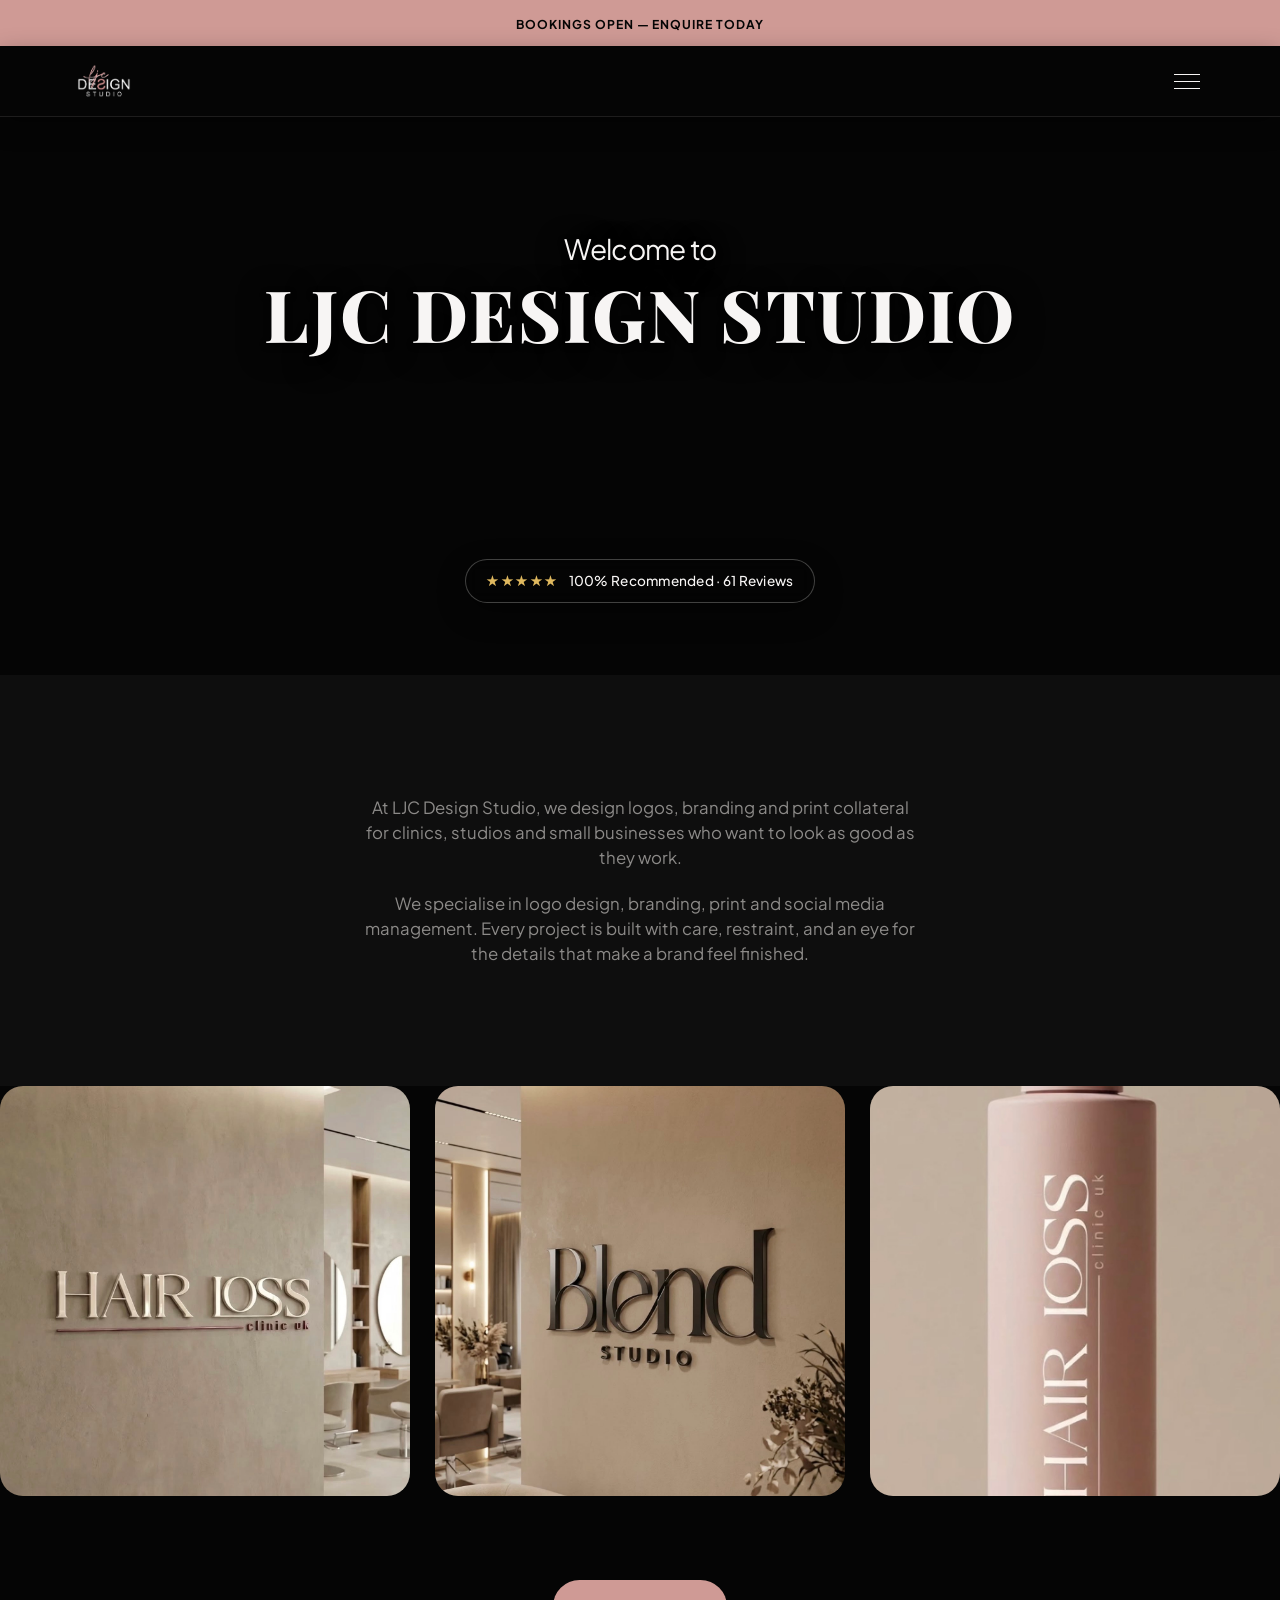
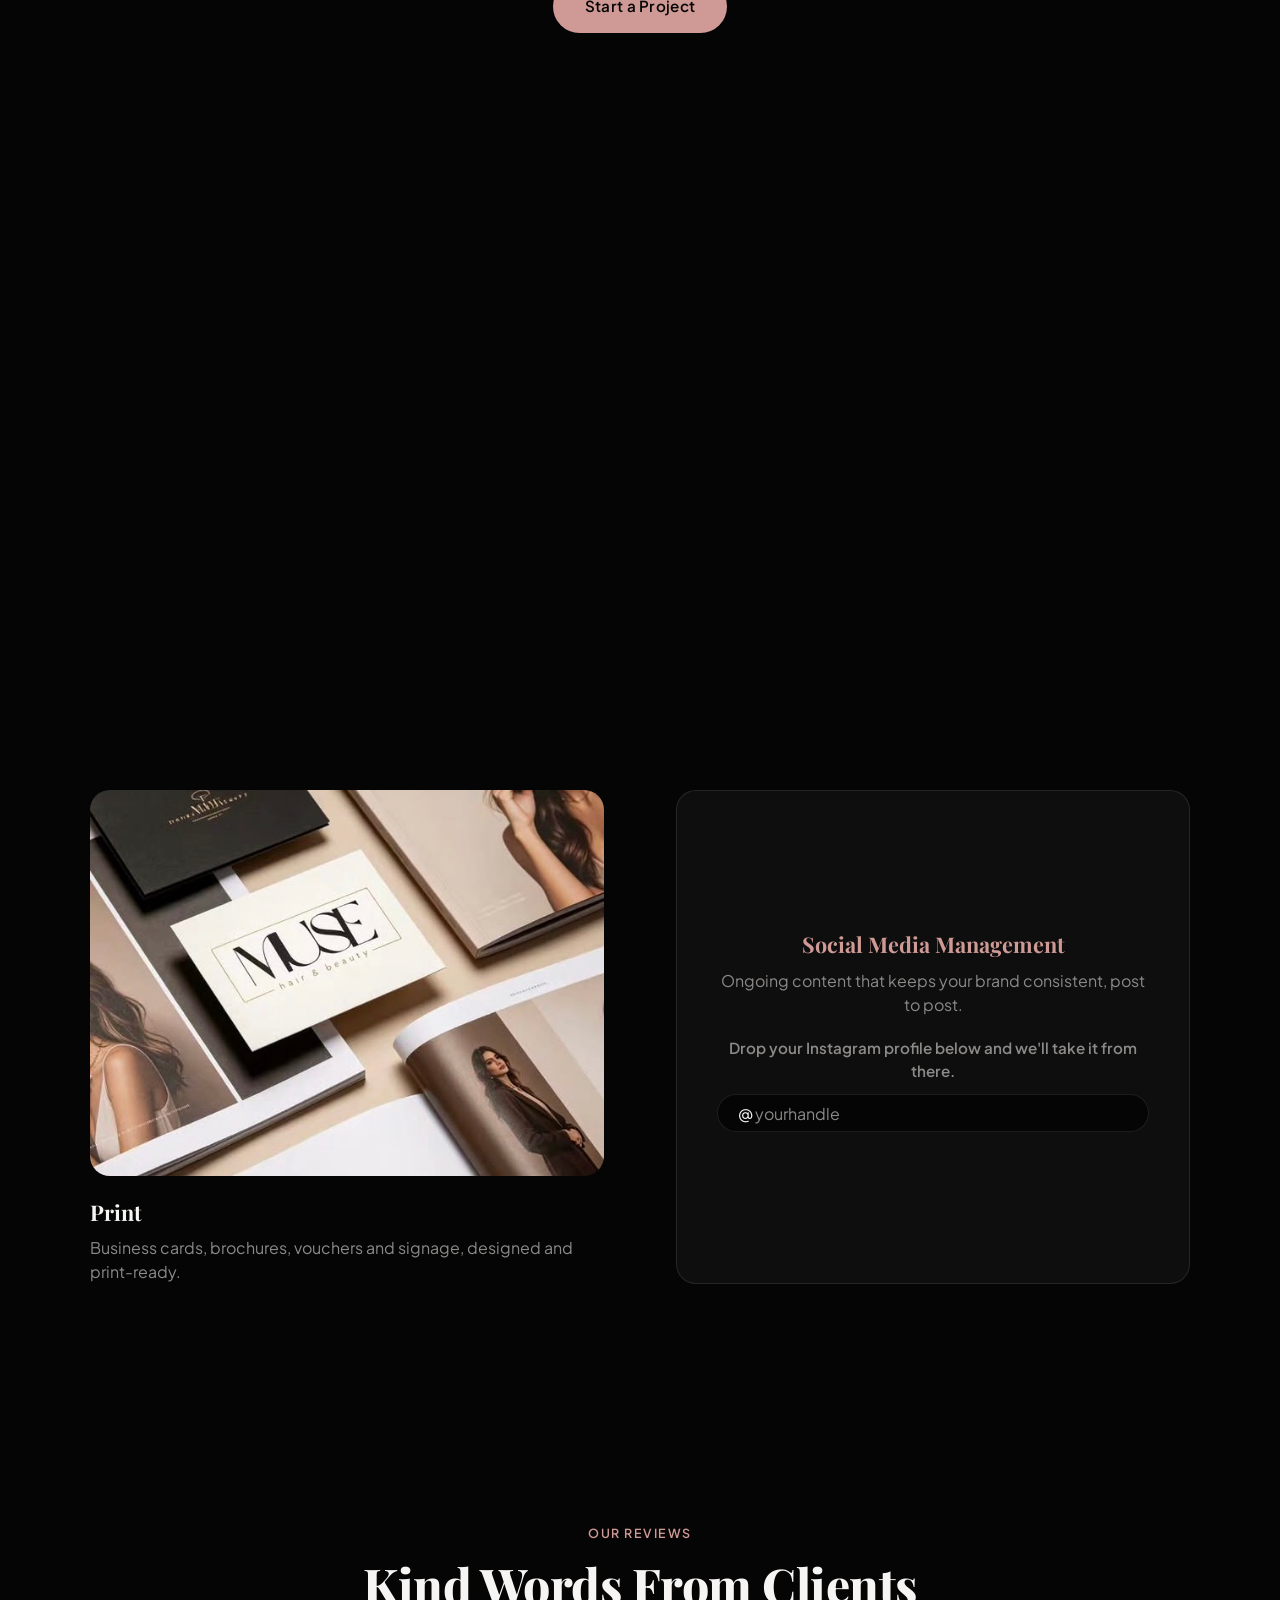
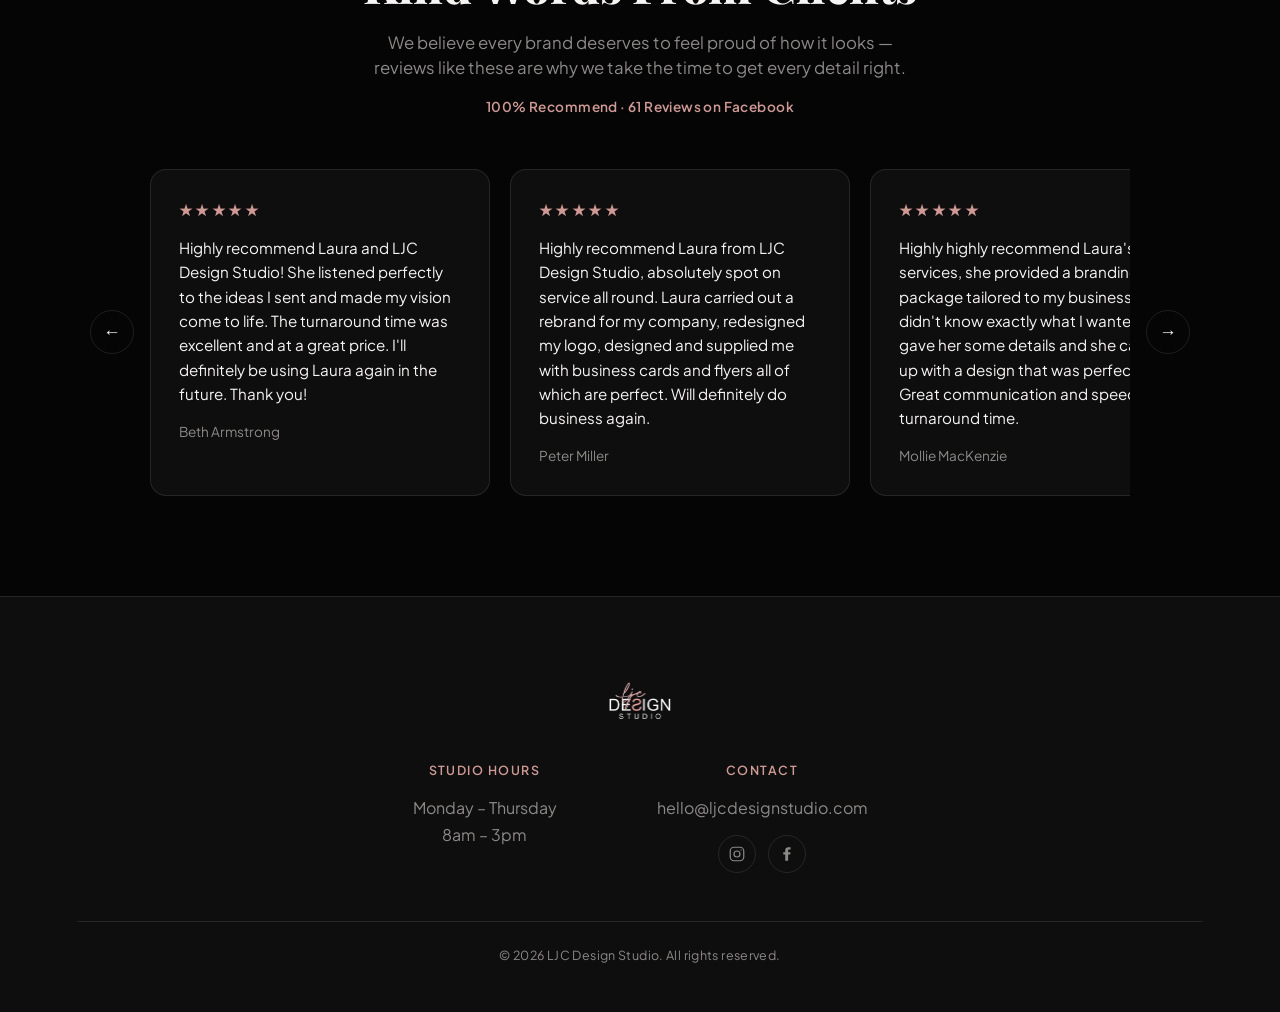
==== commit d1be9a31: "Replace footer Instagram text link with Instagram/Facebook icons Drop the "@ljcdesignstudio" text li" ====
--- a/index.html
+++ b/index.html
@@ -184,10 +184,21 @@
       </div>
       <div class="footer-col">
         <p class="eyebrow">Contact</p>
-        <p>
-          <a href="mailto:hello@ljcdesignstudio.com">hello@ljcdesignstudio.com</a><br>
-          <a href="https://instagram.com/ljcdesignstudio" target="_blank" rel="noopener">@ljcdesignstudio</a>
-        </p>
+        <p><a href="mailto:hello@ljcdesignstudio.com">hello@ljcdesignstudio.com</a></p>
+        <div class="footer-socials">
+          <a href="https://instagram.com/ljcdesignstudio" target="_blank" rel="noopener" class="footer-social-link" aria-label="Instagram">
+            <svg viewBox="0 0 24 24" fill="none" stroke="currentColor" stroke-width="1.6" stroke-linecap="round" stroke-linejoin="round" aria-hidden="true">
+              <rect x="3" y="3" width="18" height="18" rx="5"></rect>
+              <circle cx="12" cy="12" r="4"></circle>
+              <circle cx="17.5" cy="6.5" r="0.8" fill="currentColor" stroke="none"></circle>
+            </svg>
+          </a>
+          <a href="https://www.facebook.com/share/1C6qRQbqyA/?mibextid=wwXIfr" target="_blank" rel="noopener" class="footer-social-link" aria-label="Facebook">
+            <svg viewBox="0 0 24 24" fill="currentColor" aria-hidden="true">
+              <path d="M13.5 21v-8.2h2.75l.41-3.2h-3.16V7.5c0-.93.26-1.56 1.6-1.56h1.7V3.14C15.9 3.1 14.9 3 13.7 3c-2.4 0-4.05 1.46-4.05 4.15v2.45H7v3.2h2.65V21h3.85z"></path>
+            </svg>
+          </a>
+        </div>
       </div>
     </div>
 
--- a/css/styles.css
+++ b/css/styles.css
@@ -603,6 +603,25 @@
 }
 .footer-col p:not(.eyebrow) { color: var(--grey); line-height: 1.7; }
 .footer-col a:hover { color: var(--blush); }
+.footer-socials {
+  display: flex;
+  justify-content: center;
+  gap: 12px;
+  margin-top: 14px;
+}
+.footer-social-link {
+  display: inline-flex;
+  align-items: center;
+  justify-content: center;
+  width: 38px;
+  height: 38px;
+  border-radius: 999px;
+  border: 1px solid var(--line);
+  color: var(--grey);
+  transition: color 0.25s ease, border-color 0.25s ease;
+}
+.footer-social-link:hover { color: var(--blush); border-color: var(--blush); }
+.footer-social-link svg { width: 18px; height: 18px; }
 .footer-copy {
   font-size: 0.78rem;
   letter-spacing: 0.03em;
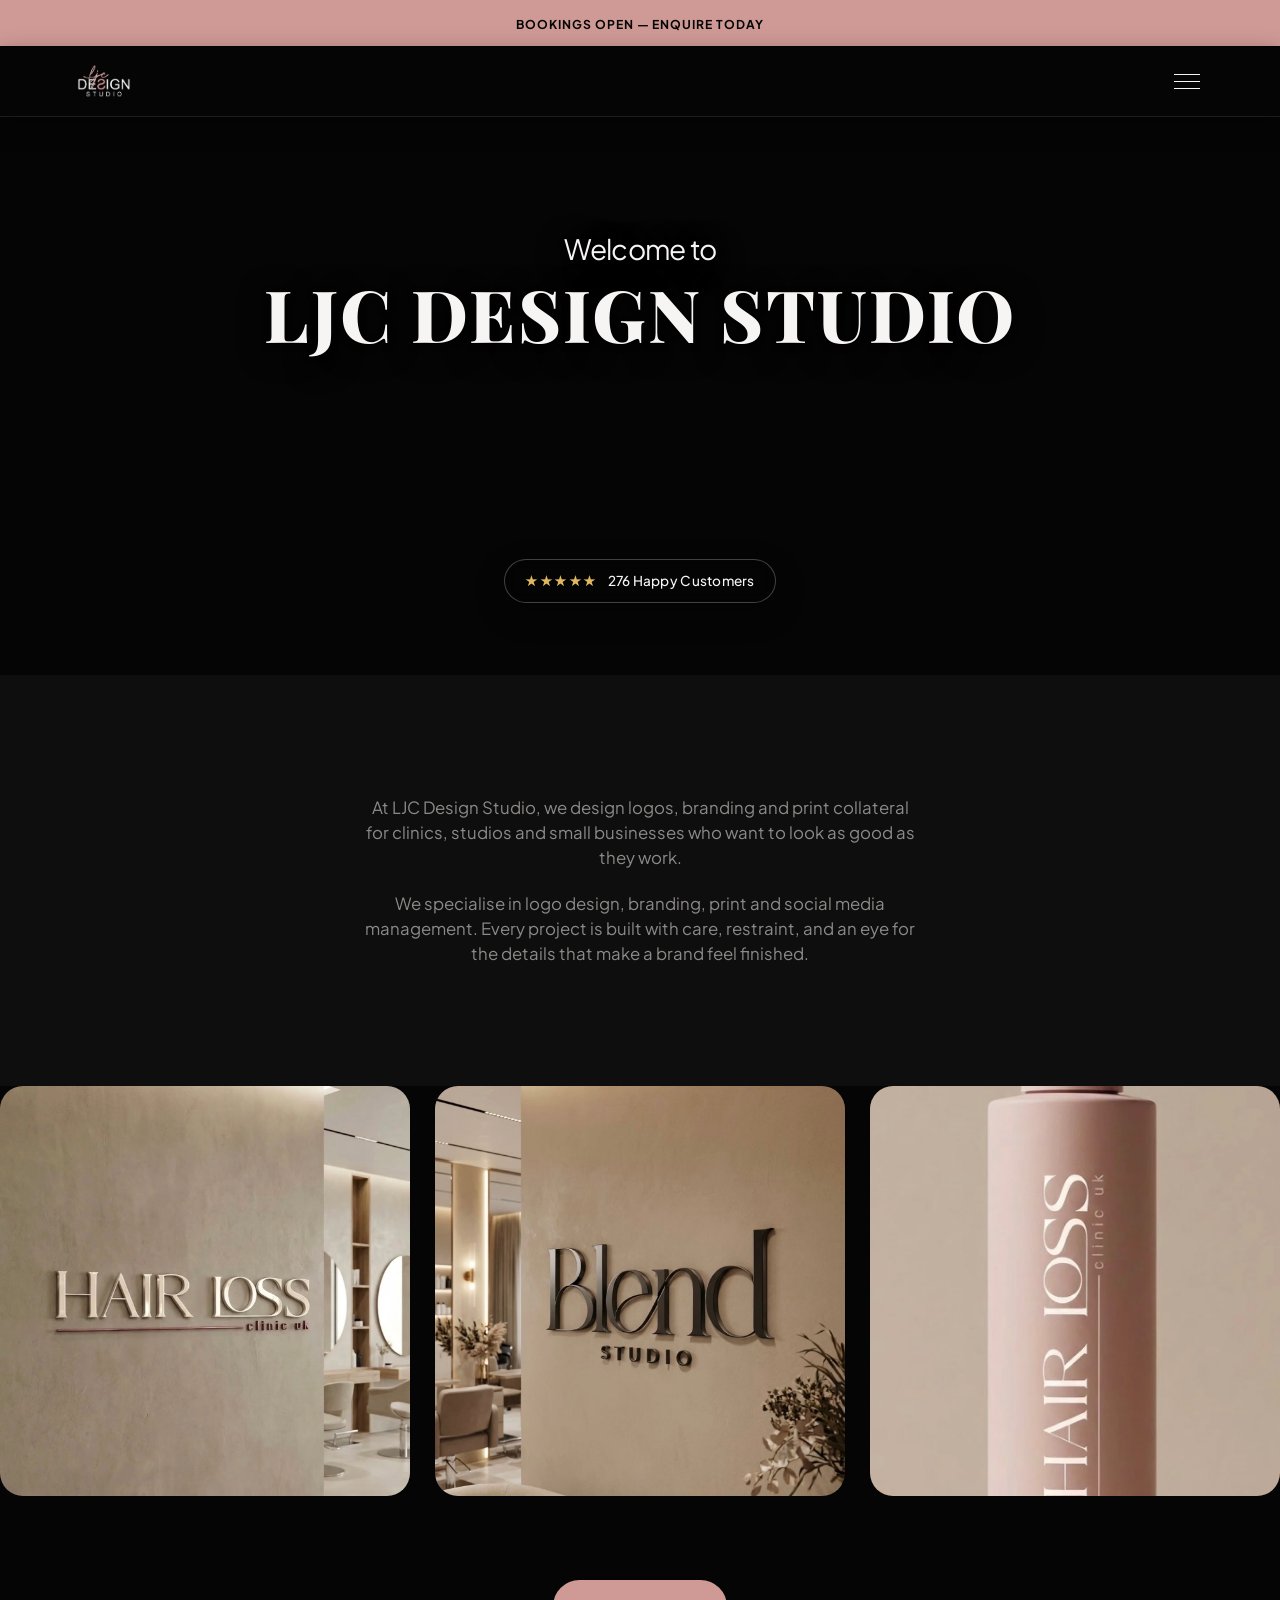
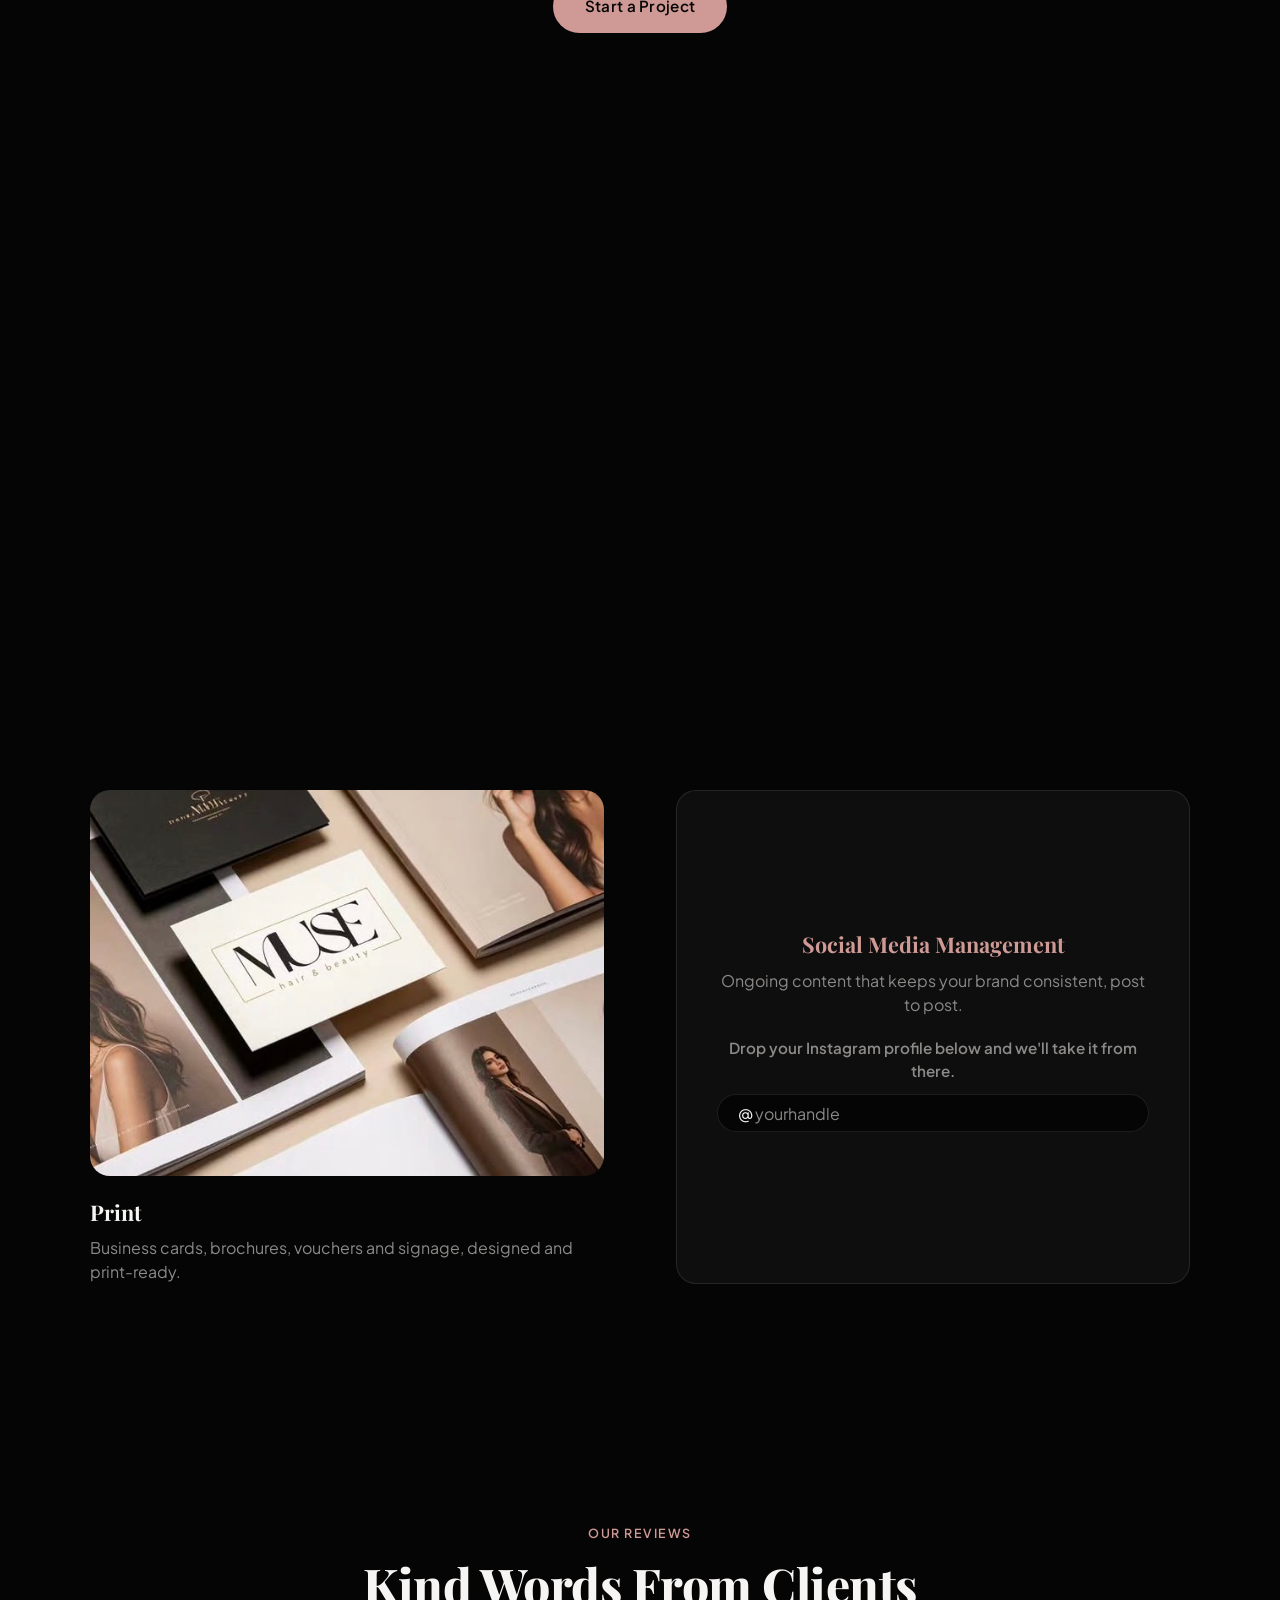
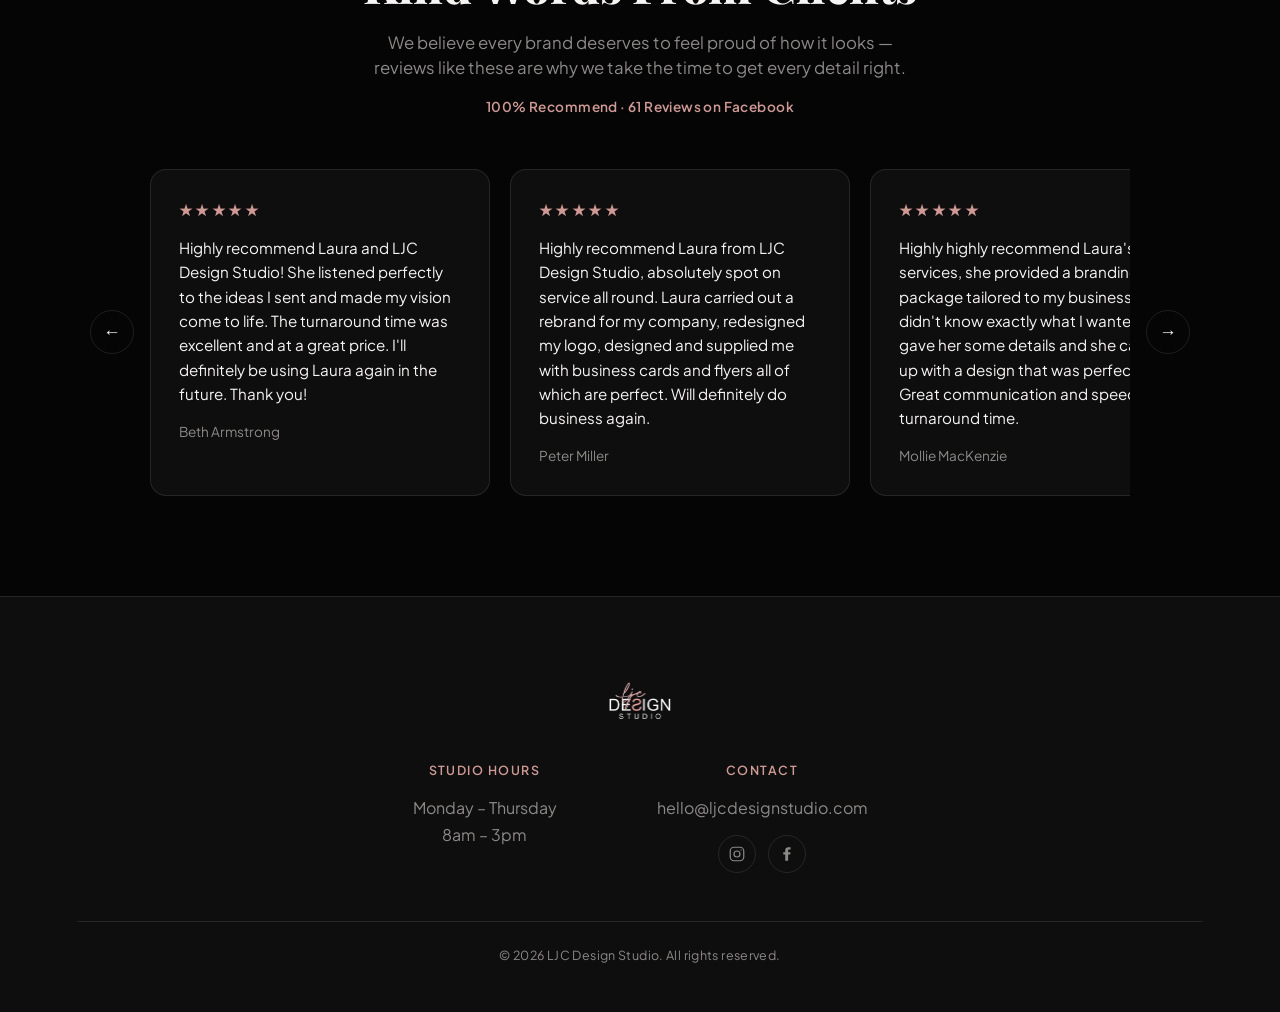
==== commit 4560885c: "Simplify hero pill to stars + animated customer count Replace "100% Recommended · 61 Reviews" with "" ====
--- a/index.html
+++ b/index.html
@@ -60,7 +60,7 @@
     </div>
     <a href="#reviews" class="hero-rating reveal">
       <span class="hero-rating-stars">★★★★★</span>
-      <span>100% Recommended &middot; 61 Reviews</span>
+      <span><span class="hero-rating-count" data-target="276">0</span> Happy Customers</span>
     </a>
   </section>
 
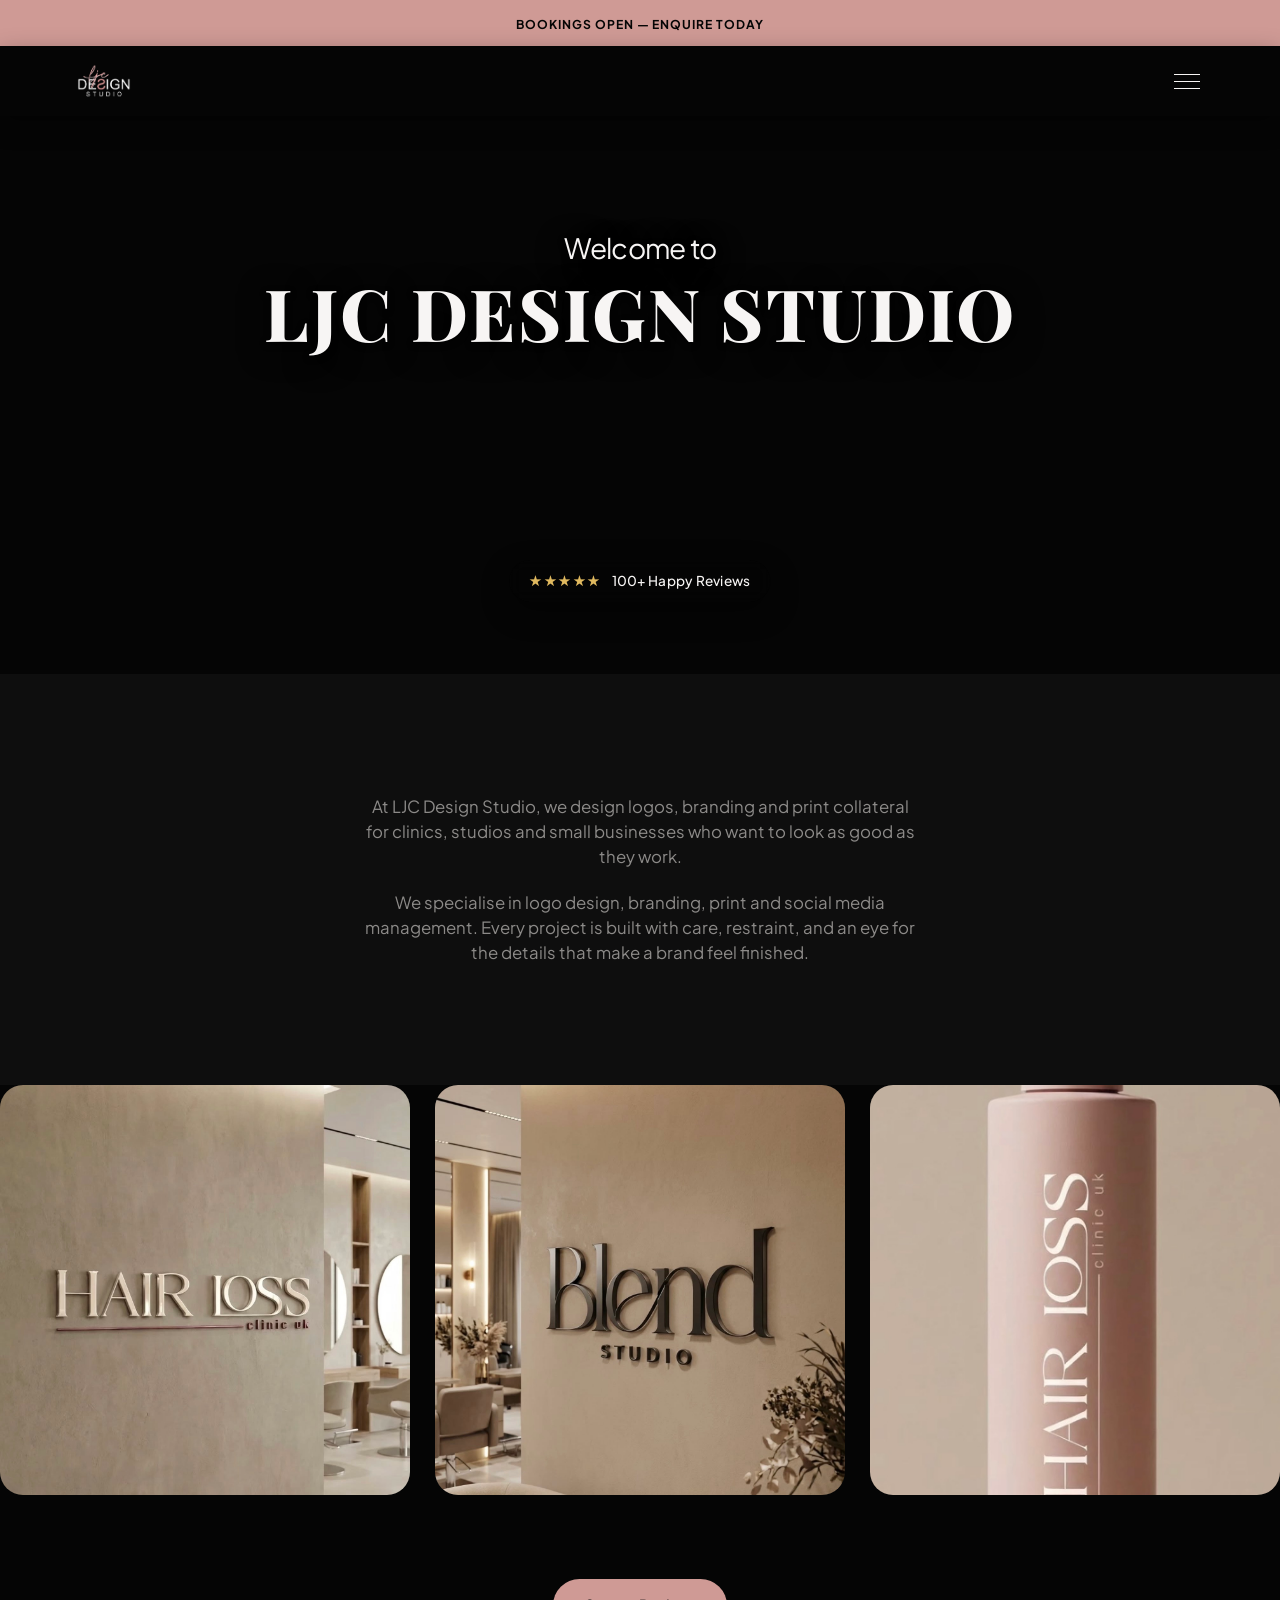
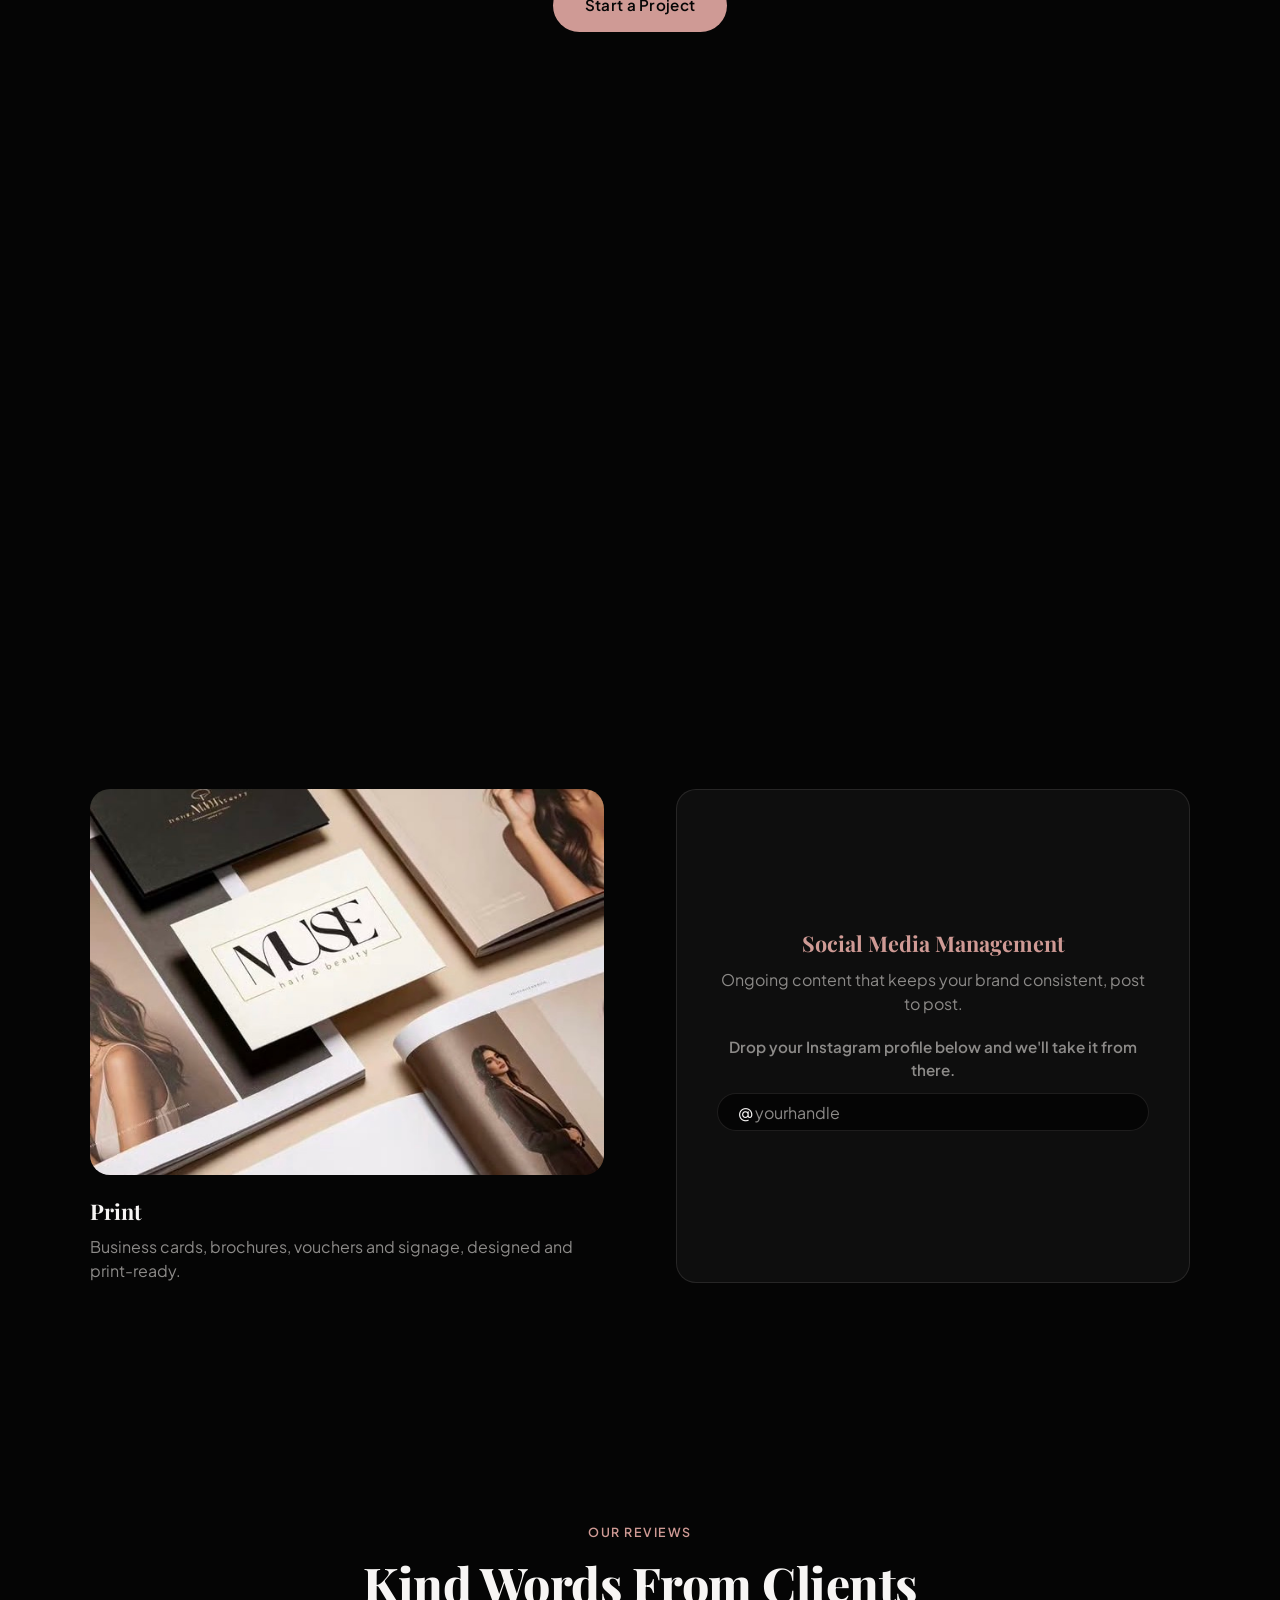
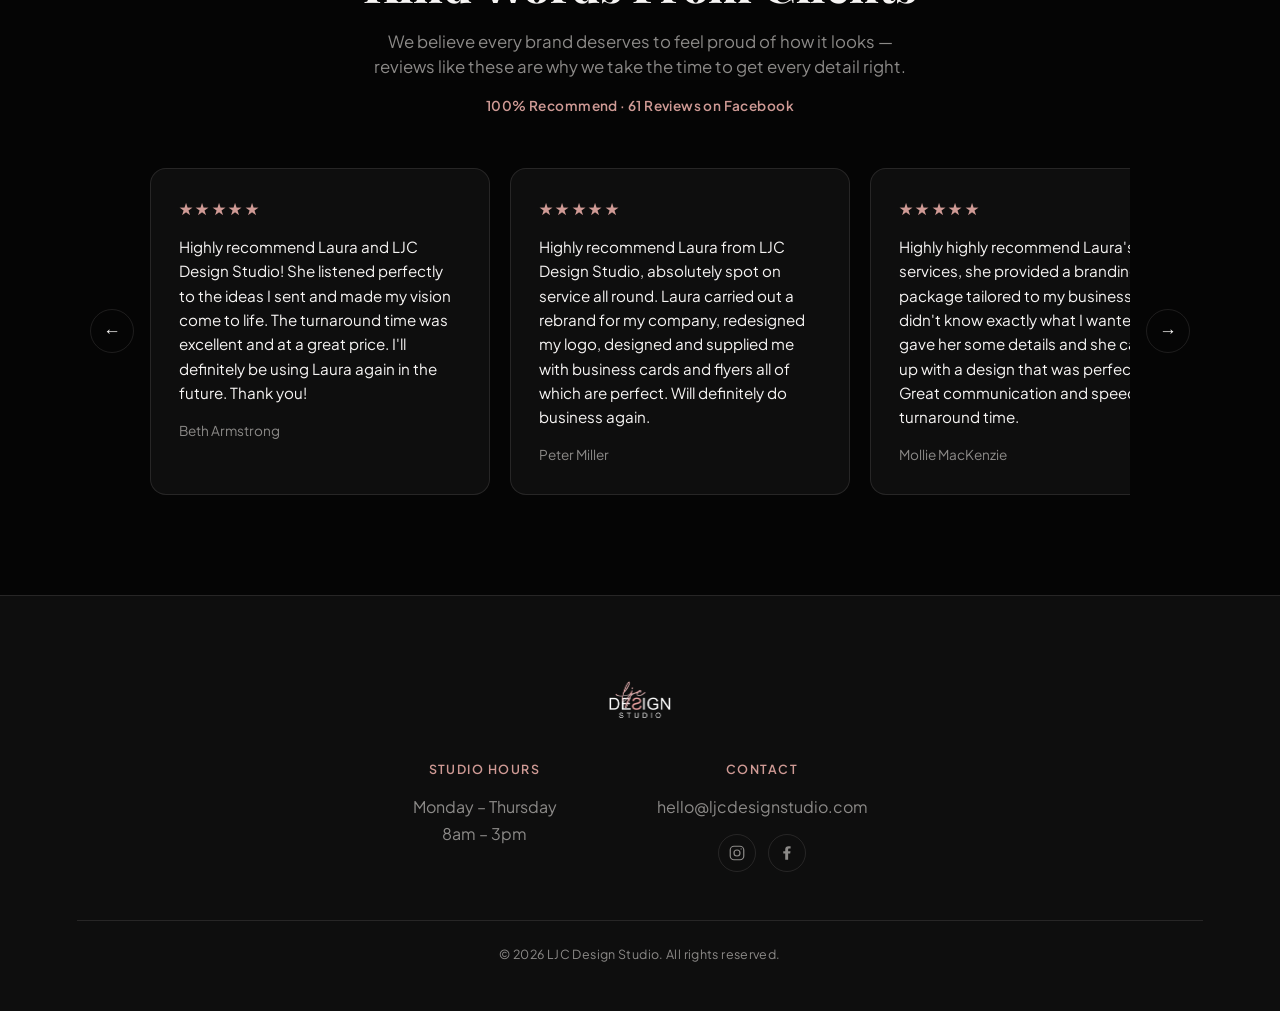
==== commit 1ed9113d: "Change hero pill to 100+ Happy Reviews Swap "276 Happy Customers" for "100+ Happy Reviews", counting" ====
--- a/index.html
+++ b/index.html
@@ -60,7 +60,7 @@
     </div>
     <a href="#reviews" class="hero-rating reveal">
       <span class="hero-rating-stars">★★★★★</span>
-      <span><span class="hero-rating-count" data-target="276">0</span> Happy Customers</span>
+      <span><span class="hero-rating-count" data-target="100">0</span>+ Happy Reviews</span>
     </a>
   </section>
 
--- a/css/styles.css
+++ b/css/styles.css
@@ -76,7 +76,6 @@
 
 .site-header {
   background: var(--black);
-  border-bottom: 1px solid var(--line);
   box-shadow: 0 8px 24px rgba(0, 0, 0, 0.35);
 }
 
@@ -246,7 +245,6 @@
   gap: 10px;
   padding: 10px 20px;
   border-radius: 999px;
-  border: 1px solid rgba(247, 245, 244, 0.25);
   background: rgba(5, 5, 5, 0.3);
   backdrop-filter: blur(8px);
   -webkit-backdrop-filter: blur(8px);
@@ -256,7 +254,6 @@
   font-weight: 500;
   letter-spacing: 0.02em;
 }
-.hero-rating:hover { border-color: rgba(247, 245, 244, 0.5); }
 .hero-rating-stars {
   color: var(--gold);
   letter-spacing: 0.1em;
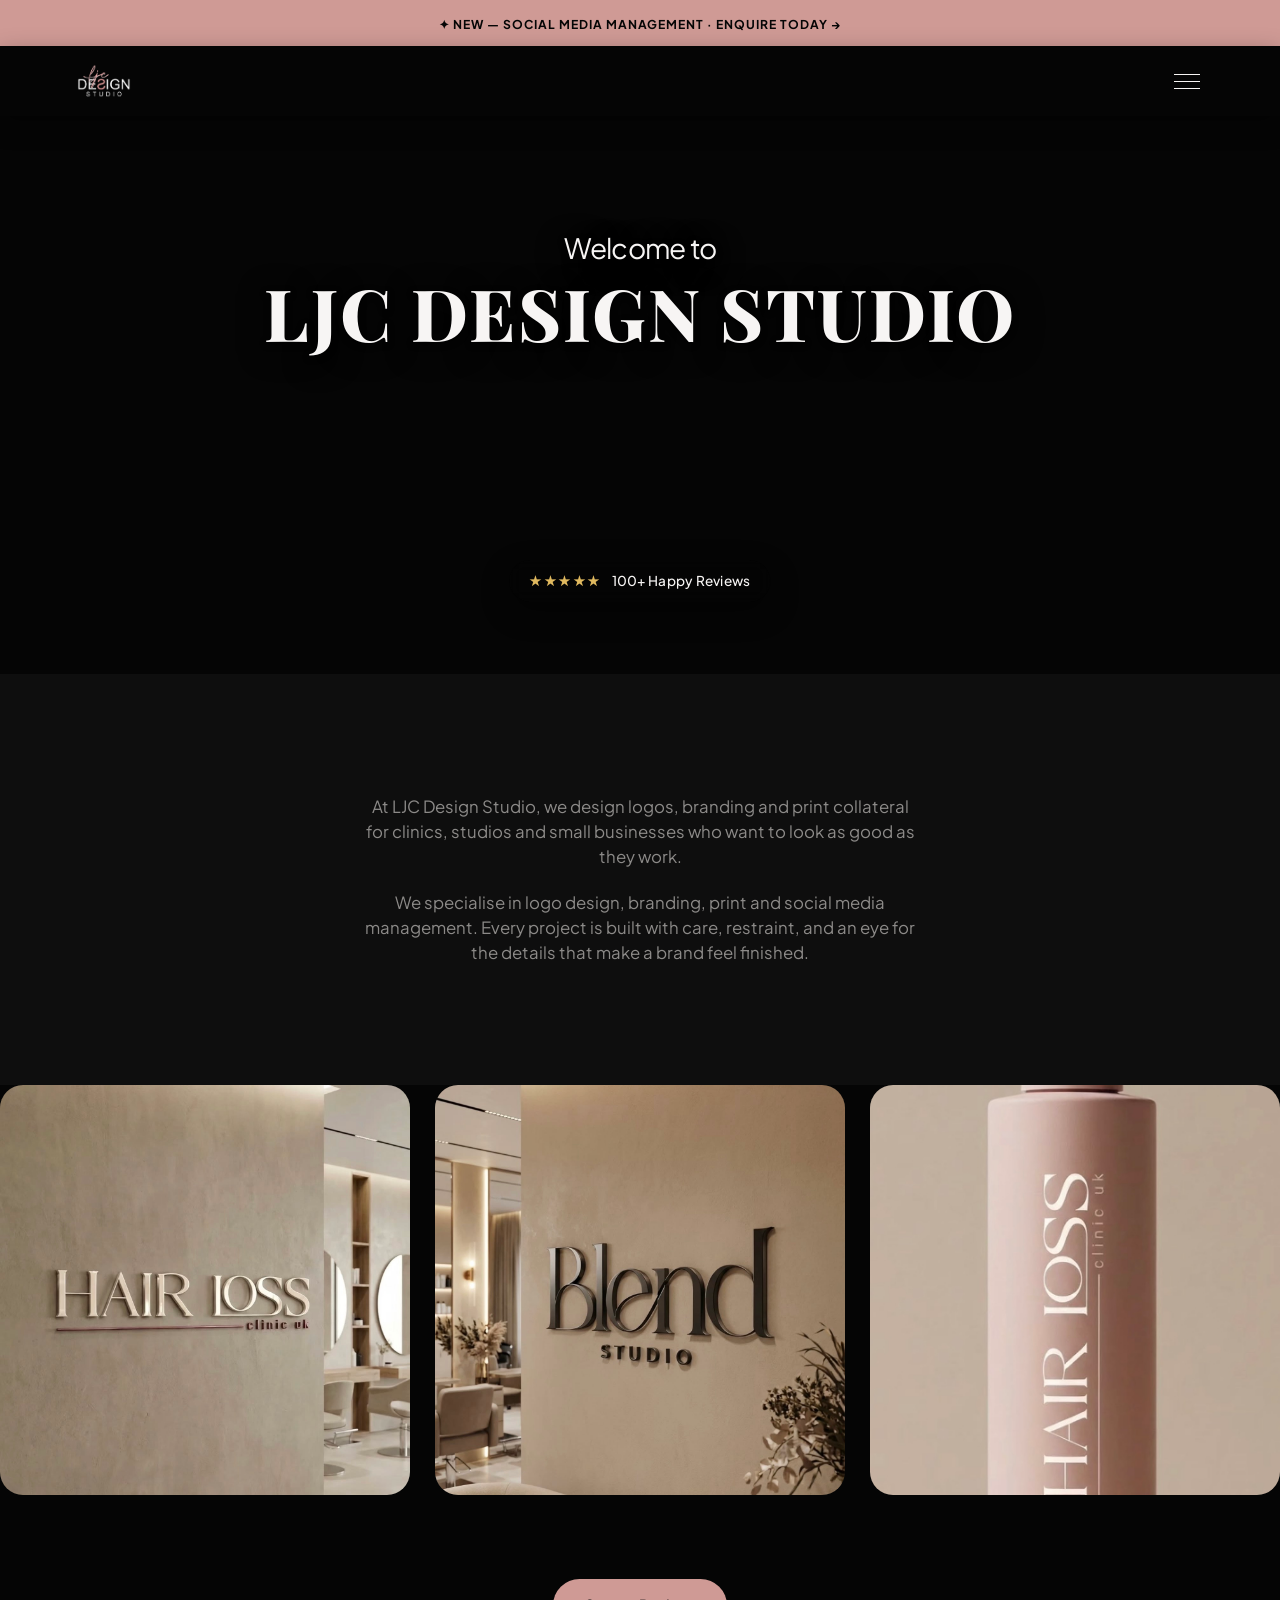
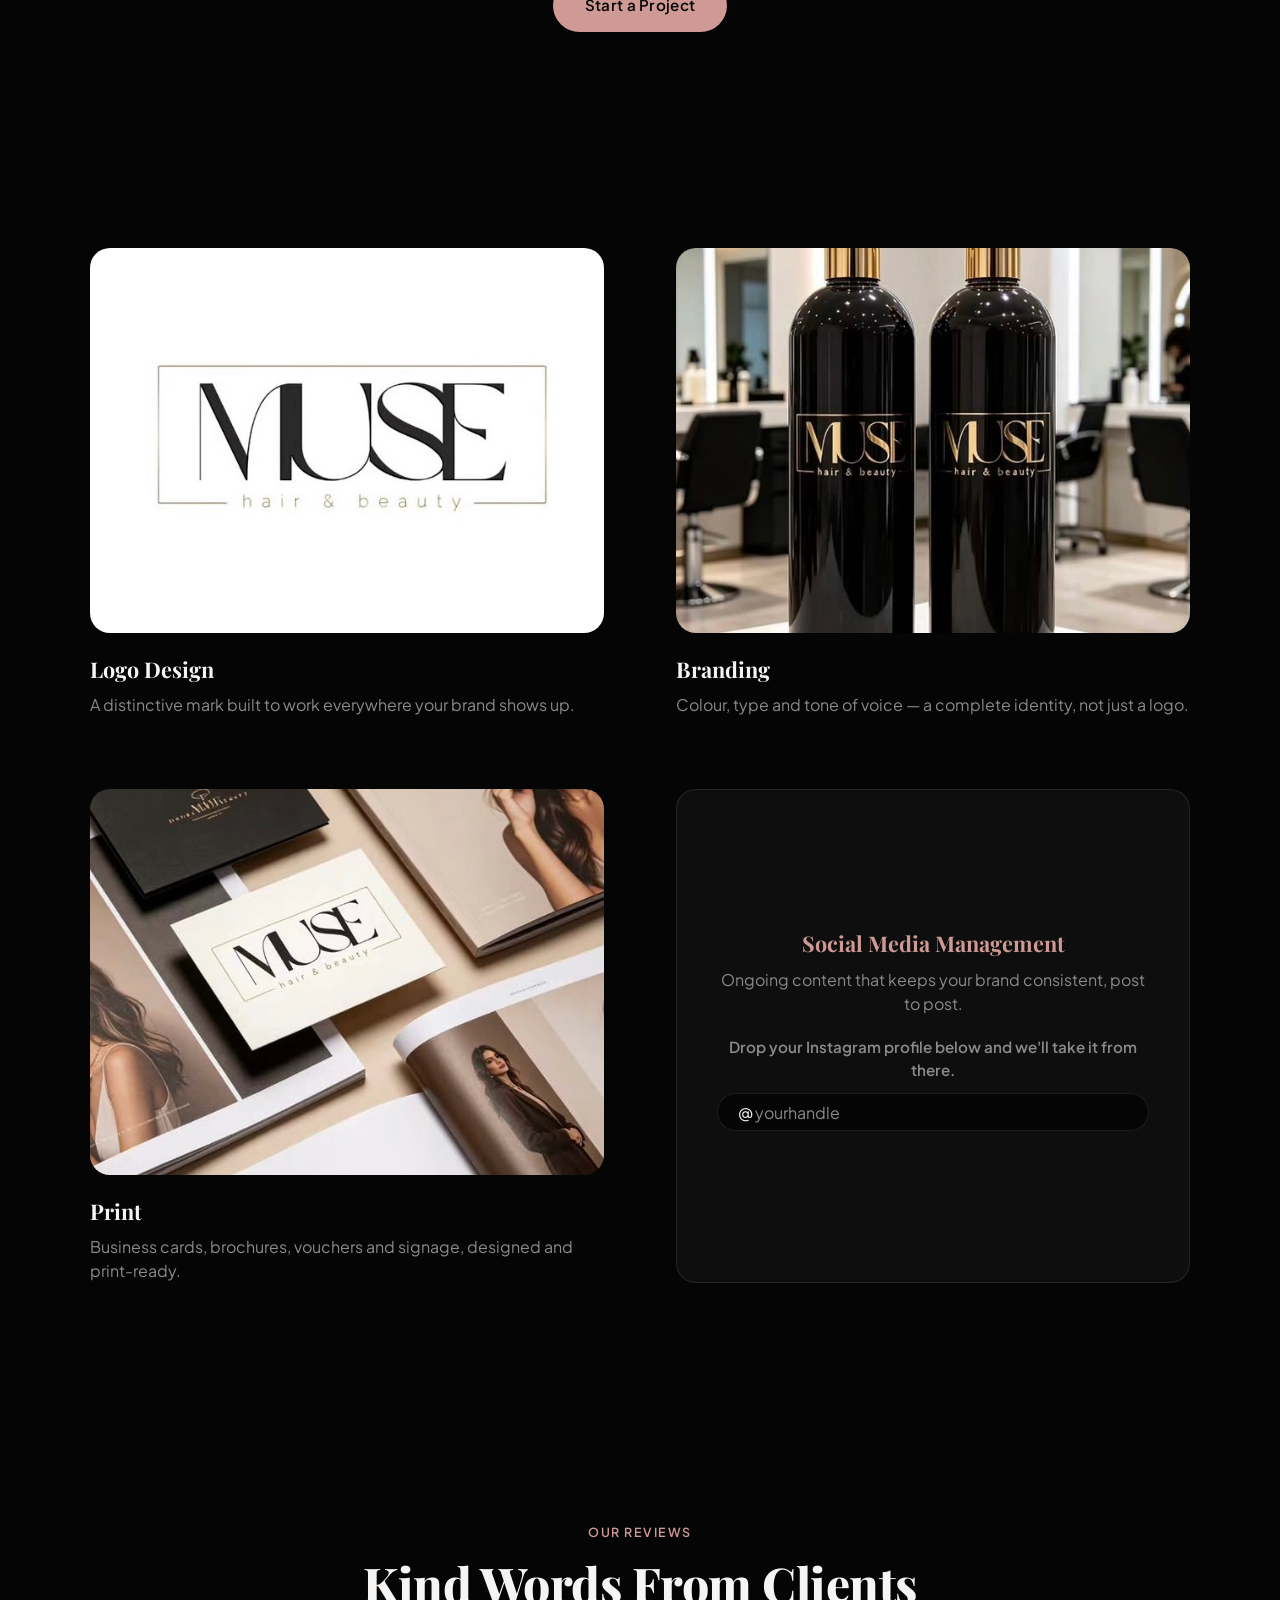
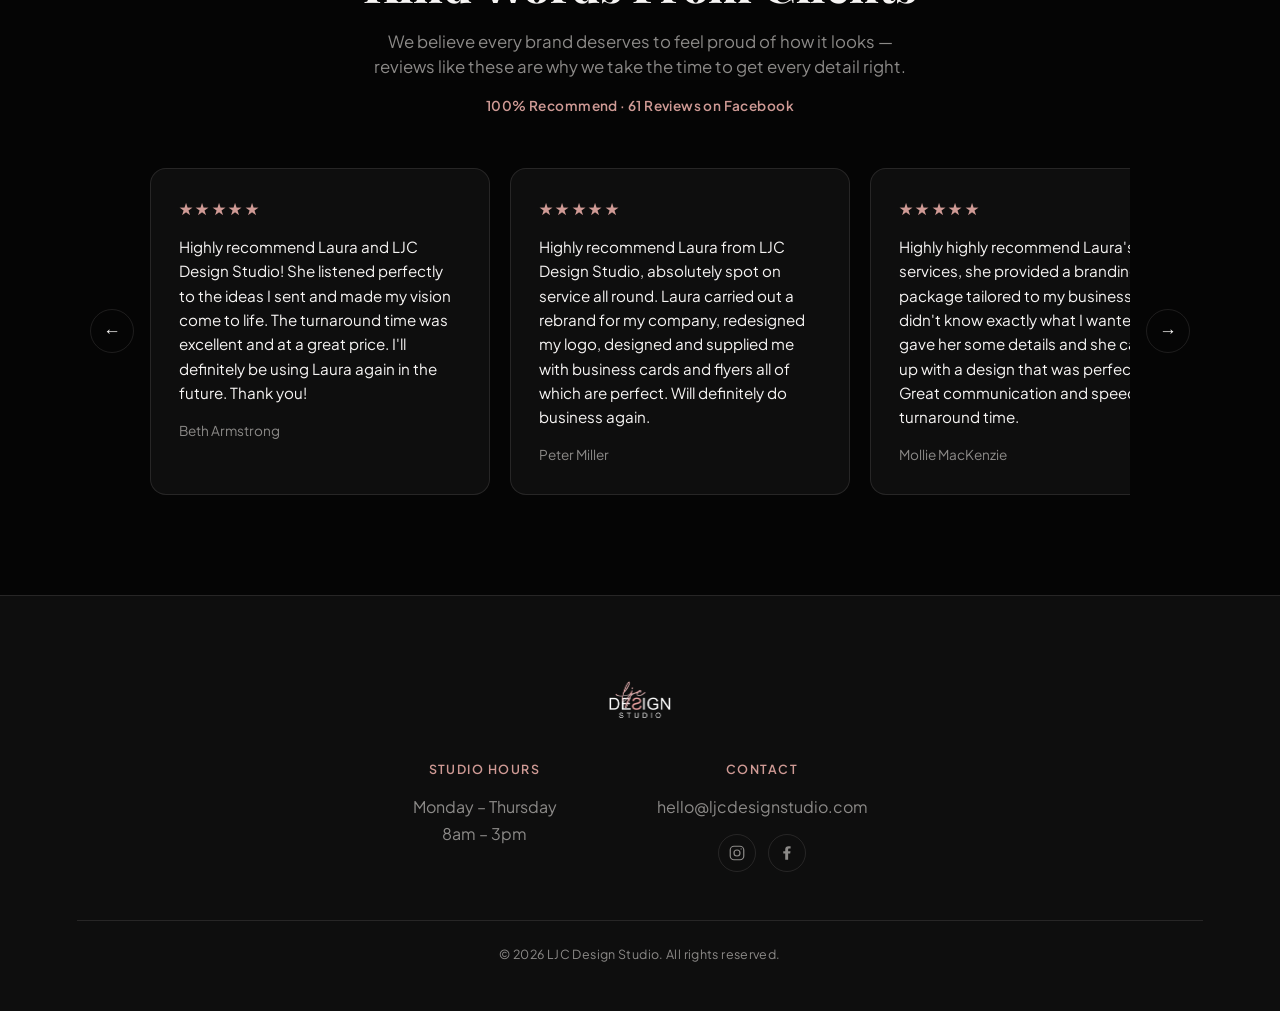
==== commit 7fbaf46e: "Update promo bar to announce Social Media Management Replace "Bookings Open — Enquire Today" with "✦" ====
--- a/index.html
+++ b/index.html
@@ -23,7 +23,7 @@
 
 <div class="site-top">
   <div class="promo-bar">
-    <a href="contact.html">Bookings Open &mdash; Enquire Today</a>
+    <a href="contact.html">✦ NEW — Social Media Management · Enquire today →</a>
   </div>
 
   <header class="site-header">
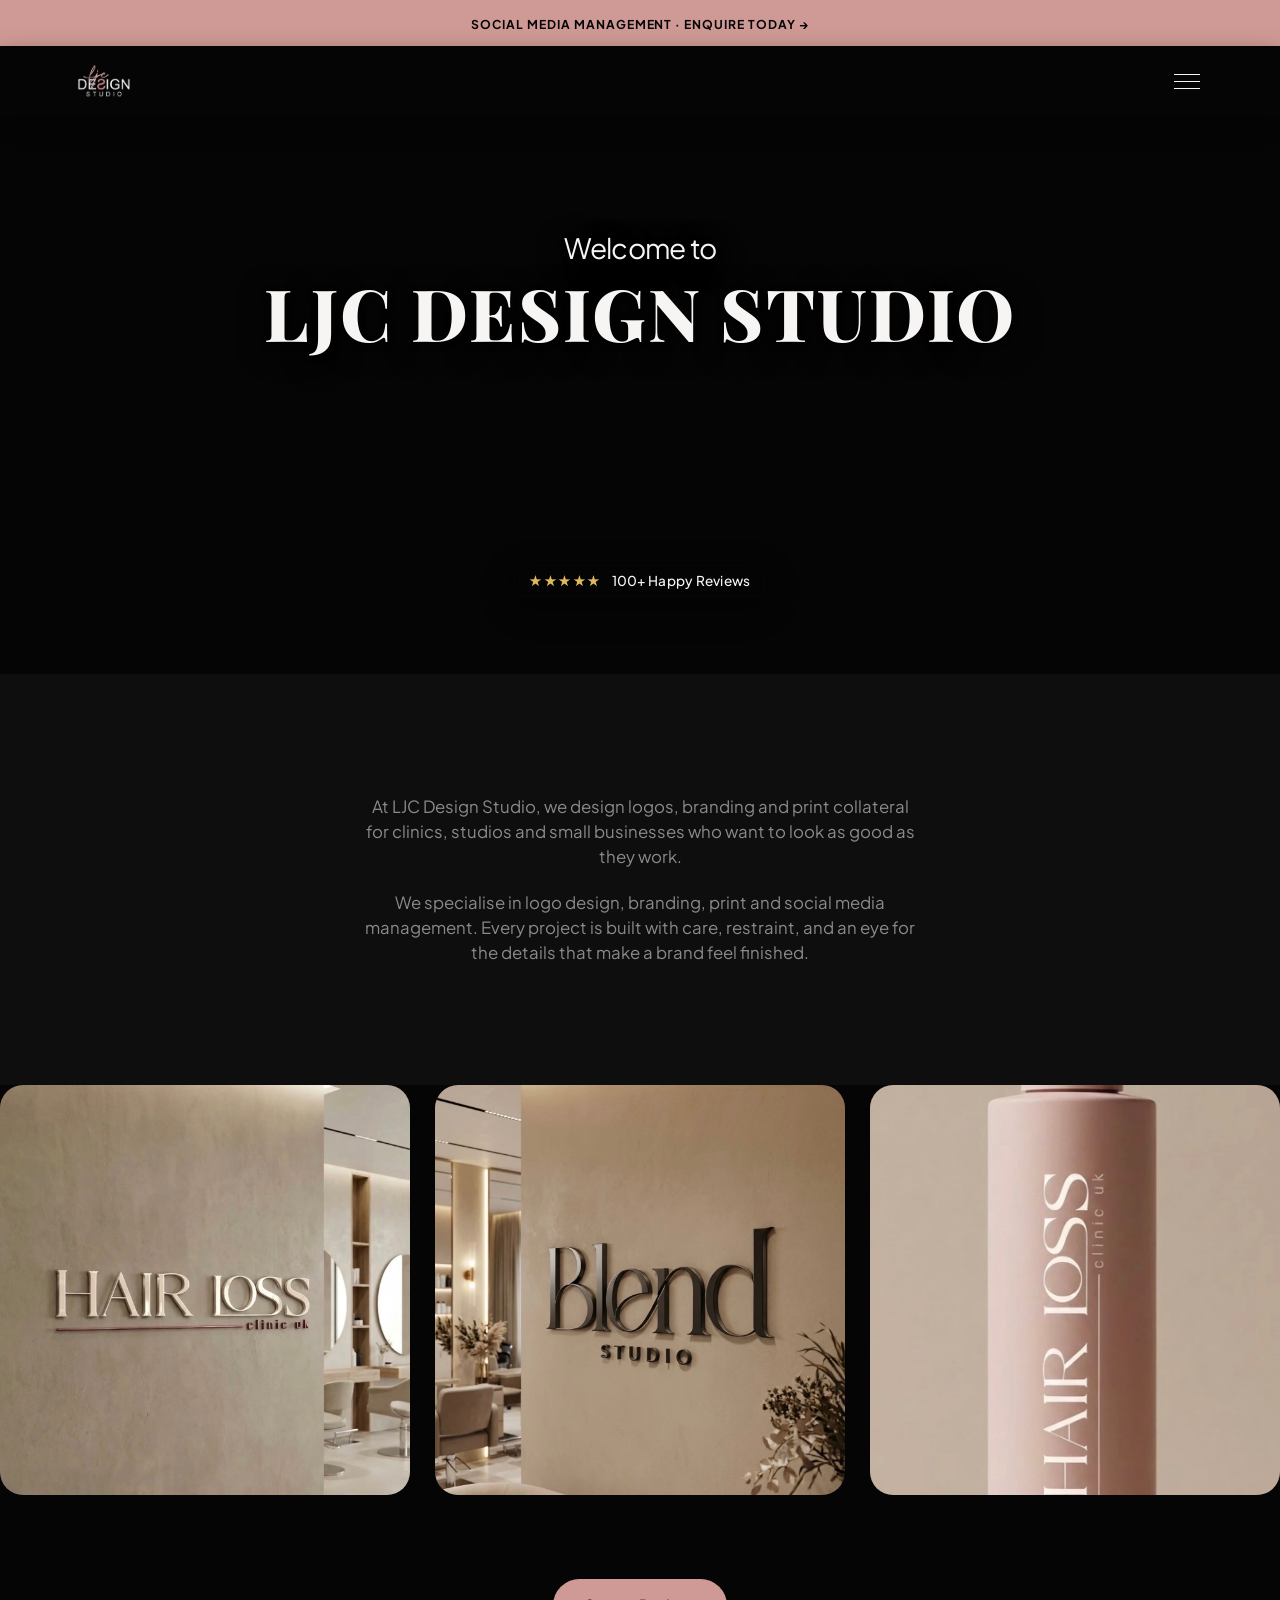
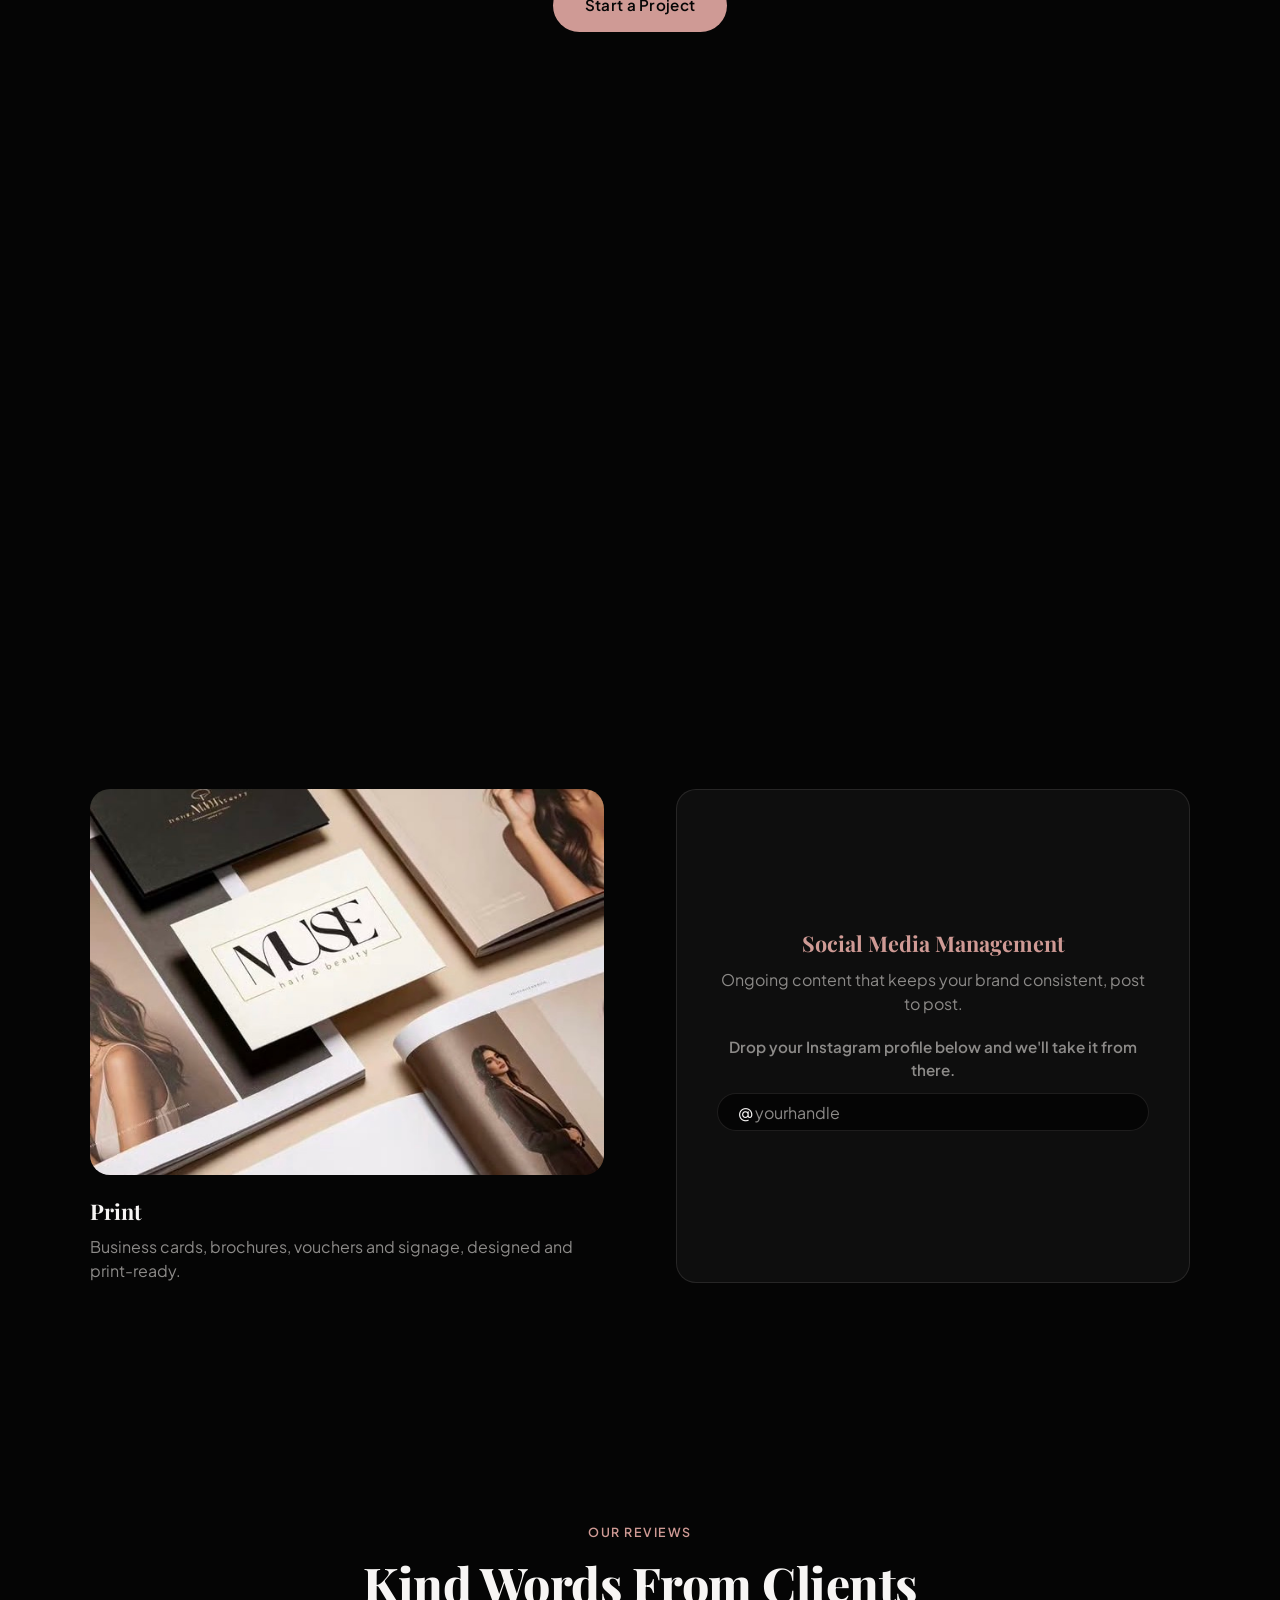
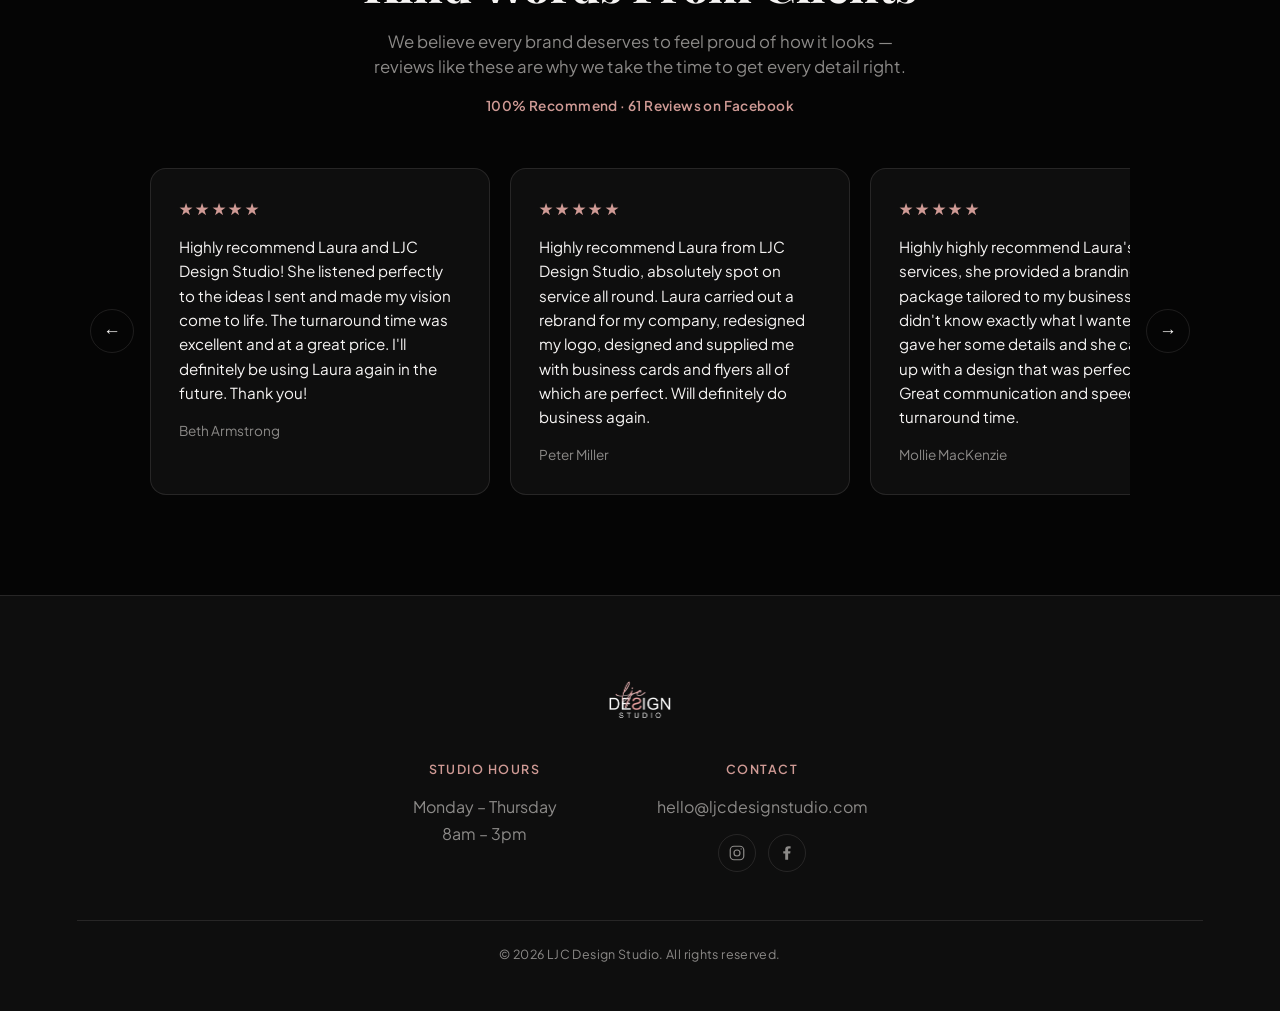
==== commit 226c9ebb: "Drop "NEW —" from promo bar to fit more screens on one line Shorten the promo bar to "Social Media M" ====
--- a/index.html
+++ b/index.html
@@ -23,7 +23,7 @@
 
 <div class="site-top">
   <div class="promo-bar">
-    <a href="contact.html">✦ NEW — Social Media Management · Enquire today →</a>
+    <a href="contact.html">Social Media Management · Enquire today →</a>
   </div>
 
   <header class="site-header">
